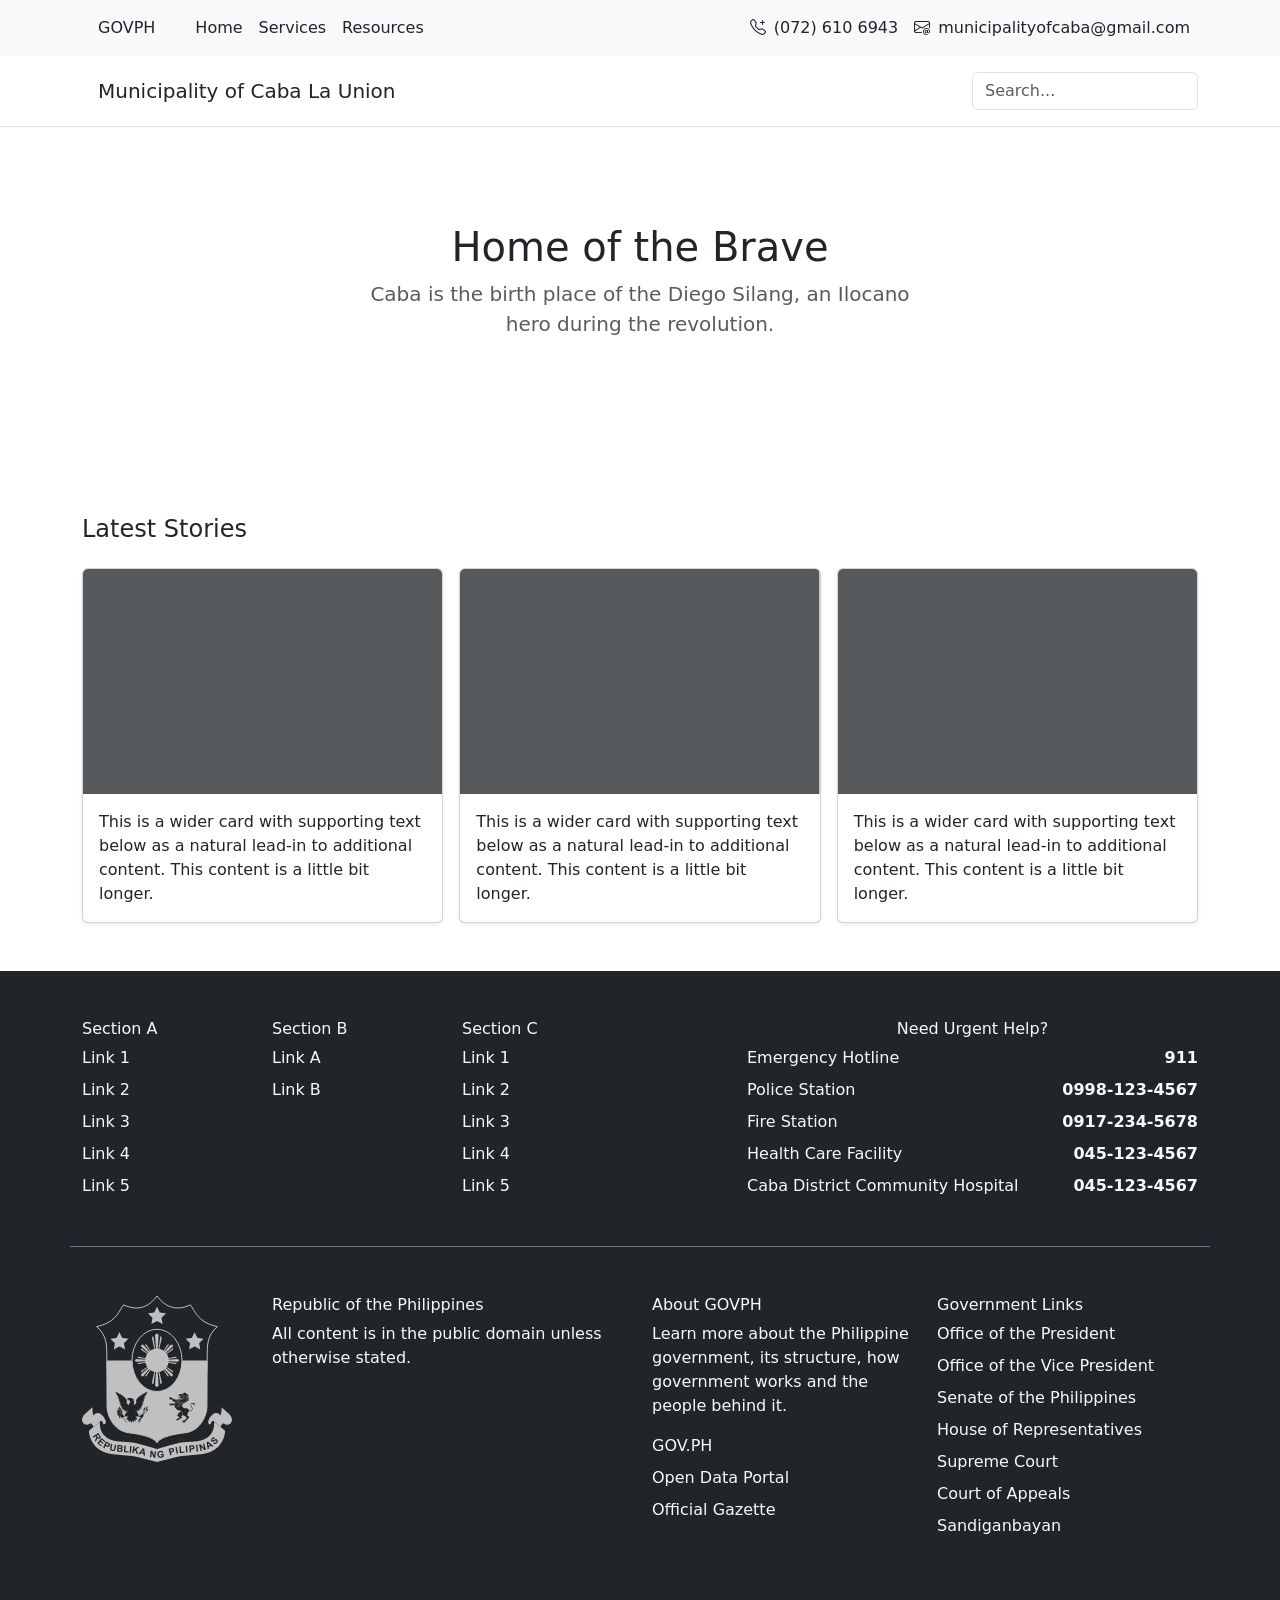
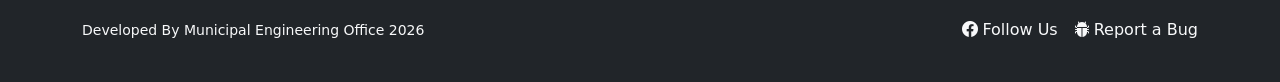
==== index.html @ 4845d70e "added a footer that resembles the official gwt / continue working on the homepage" ====
<!DOCTYPE html>
<html class="h-100" lang="en">

<head>
    <meta charset="utf-8">
    <meta name="viewport" content="width=device-width, initial-scale=1">
    <meta name="description" content="">
    <link href="https://cdn.jsdelivr.net/npm/bootstrap@5.3.8/dist/css/bootstrap.min.css" rel="stylesheet"
        integrity="sha384-sRIl4kxILFvY47J16cr9ZwB07vP4J8+LH7qKQnuqkuIAvNWLzeN8tE5YBujZqJLB" crossorigin="anonymous">
    <link rel="stylesheet" href="https://cdn.jsdelivr.net/npm/bootstrap-icons@1.13.1/font/bootstrap-icons.min.css">
</head>

<body class="d-flex flex-column h-100">
    <nav class="py-2 navbar bg-light">
        <div class="container d-flex flex-wrap">
            <ul class="nav me-auto">
                <li class="nav-item me-lg-3"><a href="https://www.gov.ph" target="_blank" class="nav-link text-dark"
                        aria-current="page">GOVPH</a>
                </li>
                <li class="nav-item"><a href="#" class="nav-link text-dark px-2">Home</a></li>
                <li class="nav-item"><a href="#" class="nav-link text-dark px-2">Services</a></li>
                <li class="nav-item"><a href="#" class="nav-link text-dark px-2">Resources</a></li>
            </ul>
            <ul class="nav">
                <li class="nav-item"><a href="#" class="nav-link text-dark px-2"><i
                            class="bi bi-telephone-plus me-2"></i>(072) 610 6943</a></li>
                <li class="nav-item"><a href="mailto:municipalityofcaba@gmail.com"
                        class="nav-link text-dark text-dark px-2"><i
                            class="bi bi-envelope-at me-2"></i>municipalityofcaba@gmail.com</a></li>
            </ul>
        </div>
    </nav>
    <header class="py-3 border-bottom">
        <div class="container d-flex flex-wrap justify-content-center">
            <a href="/" class="d-flex align-items-center mb-3 mb-lg-0 me-lg-auto text-dark text-decoration-none">
                <span class="fs-5 px-3">Municipality of Caba La Union</span>
            </a>
            <form class="col-12 col-lg-auto mb-3 mb-lg-0">
                <input type="search" class="form-control" placeholder="Search..." aria-label="Search">
            </form>
        </div>
    </header>
    <main class="flex-shrink-0">
        <section class="py-5 text-center container">
            <div class="row py-lg-5">
                <div class="col-lg-6 col-md-8 mx-auto">
                    <h1 class="fw-light">Home of the Brave</h1>
                    <p class="lead text-body-secondary">Caba is the birth place of the Diego Silang, an Ilocano hero
                        during the revolution.</p>
                </div>
            </div>
        </section>
        <section class="stories py-5">
            <div class="container">
                <h4 class="py-3">Latest Stories</h4>
                <div class="row row-cols-1 row-cols-sm-2 row-cols-md-3 g-3">
                    <div class="col">
                        <div class="card shadow-sm"> <svg aria-label="Placeholder: Thumbnail"
                                class="bd-placeholder-img card-img-top" height="225"
                                preserveAspectRatio="xMidYMid slice" role="img" width="100%"
                                xmlns="http://www.w3.org/2000/svg">
                                <title>Placeholder</title>
                                <rect width="100%" height="100%" fill="#55595c"></rect><text x="50%" y="50%"
                                    fill="#eceeef" dy=".3em"></text>
                            </svg>
                            <div class="card-body">
                                <p class="card-text">This is a wider card with supporting text below as a natural
                                    lead-in to additional content. This content is a little bit longer.</p>
                            </div>
                        </div>
                    </div>
                    <div class="col">
                        <div class="card shadow-sm"> <svg aria-label="Placeholder: Thumbnail"
                                class="bd-placeholder-img card-img-top" height="225"
                                preserveAspectRatio="xMidYMid slice" role="img" width="100%"
                                xmlns="http://www.w3.org/2000/svg">
                                <title>Placeholder</title>
                                <rect width="100%" height="100%" fill="#55595c"></rect><text x="50%" y="50%"
                                    fill="#eceeef" dy=".3em"></text>
                            </svg>
                            <div class="card-body">
                                <p class="card-text">This is a wider card with supporting text below as a natural
                                    lead-in to additional content. This content is a little bit longer.</p>
                            </div>
                        </div>
                    </div>
                    <div class="col">
                        <div class="card shadow-sm"> <svg aria-label="Placeholder: Thumbnail"
                                class="bd-placeholder-img card-img-top" height="225"
                                preserveAspectRatio="xMidYMid slice" role="img" width="100%"
                                xmlns="http://www.w3.org/2000/svg">
                                <title>Placeholder</title>
                                <rect width="100%" height="100%" fill="#55595c"></rect><text x="50%" y="50%"
                                    fill="#eceeef" dy=".3em"></text>
                            </svg>
                            <div class="card-body">
                                <p class="card-text">This is a wider card with supporting text below as a natural
                                    lead-in to additional content. This content is a little bit longer.</p>
                            </div>
                        </div>
                    </div>
                </div>
            </div>
        </section>
    </main>
    <footer class="mt-auto pt-5 pb-3 bg-dark text-light">
        <div class="container">
            <div class="row pb-4">
                <div class="col-6 col-md-2 mb-3">
                    <h6>Section A</h6>
                    <ul class="nav flex-column">
                        <li class="nav-item mb-2"><a href="#" class="nav-link p-0 link-light">Link 1</a></li>
                        <li class="nav-item mb-2"><a href="#" class="nav-link p-0 link-light">Link 2</a></li>
                        <li class="nav-item mb-2"><a href="#" class="nav-link p-0 link-light">Link 3</a></li>
                        <li class="nav-item mb-2"><a href="#" class="nav-link p-0 link-light">Link 4</a></li>
                        <li class="nav-item mb-2"><a href="#" class="nav-link p-0 link-light">Link 5</a></li>
                    </ul>
                </div>
                <div class="col-6 col-md-2 mb-3">
                    <h6>Section B</h6>
                    <ul class="nav flex-column">
                        <li class="nav-item mb-2"><a href="#" class="nav-link p-0 link-light">Link A</a></li>
                        <li class="nav-item mb-2"><a href="#" class="nav-link p-0 link-light">Link B</a></li>
                    </ul>
                </div>
                <div class="col-6 col-md-2 mb-3">
                    <h6>Section C</h6>
                    <ul class="nav flex-column">
                        <li class="nav-item mb-2"><a href="#" class="nav-link p-0 link-light">Link 1</a></li>
                        <li class="nav-item mb-2"><a href="#" class="nav-link p-0 link-light">Link 2</a></li>
                        <li class="nav-item mb-2"><a href="#" class="nav-link p-0 link-light">Link 3</a></li>
                        <li class="nav-item mb-2"><a href="#" class="nav-link p-0 link-light">Link 4</a></li>
                        <li class="nav-item mb-2"><a href="#" class="nav-link p-0 link-light">Link 5</a></li>
                    </ul>
                </div>
                <div class="col-md-5 offset-md-1 mb-3">
                    <h6 class="text-center">Need Urgent Help?</h6>
                    <div class="d-flex justify-content-between mb-2">
                        <span>Emergency Hotline</span>
                        <a href="tel:911" class="text-light fw-bold text-decoration-none">911</a>
                    </div>

                    <div class="d-flex justify-content-between mb-2">
                        <span>Police Station</span>
                        <a href="tel:09981234567" class="text-light fw-bold text-decoration-none">0998-123-4567</a>
                    </div>

                    <div class="d-flex justify-content-between mb-2">
                        <span>Fire Station</span>
                        <a href="tel:09172345678" class="text-light fw-bold text-decoration-none">0917-234-5678</a>
                    </div>

                    <div class="d-flex justify-content-between mb-2">
                        <span>Health Care Facility</span>
                        <a href="tel:0451234567" class="text-light fw-bold text-decoration-none">045-123-4567</a>
                    </div>

                    <div class="d-flex justify-content-between">
                        <span>Caba District Community Hospital</span>
                        <a href="tel:0451234567" class="text-light fw-bold text-decoration-none">045-123-4567</a>
                    </div>
                </div>
            </div>
            <div class="row py-5 border-top border-secondary">
                <div class="col-2">
                    <img src="static/images/govph-logo.png" alt="GOVPH" />
                </div>
                <div class="col-4">
                    <h6>Republic of the Philippines</h6>
                    <p>All content is in the public domain unless otherwise stated.</p>
                </div>
                <div class="col-3">
                    <h6>About GOVPH</h6>
                    <p>Learn more about the Philippine government, its structure, how government works and the people
                        behind it.</p>
                    <ul class="nav flex-column">
                        <li class="nav-item mb-2"><a href="#" class="nav-link p-0 link-light">GOV.PH</a></li>
                        <li class="nav-item mb-2"><a href="#" class="nav-link p-0 link-light">Open Data Portal</a></li>
                        <li class="nav-item mb-2"><a href="#" class="nav-link p-0 link-light">Official Gazette</a></li>
                    </ul>
                </div>
                <div class="col-3">
                    <h6>Government Links</h6>
                    <ul class="nav flex-column">
                        <li class="nav-item mb-2"><a href="#" class="nav-link p-0 link-light">Office of the
                                President</a></li>
                        <li class="nav-item mb-2"><a href="#" class="nav-link p-0 link-light">Office of the Vice
                                President</a></li>
                        <li class="nav-item mb-2"><a href="#" class="nav-link p-0 link-light">Senate of the
                                Philippines</a></li>
                        <li class="nav-item mb-2"><a href="#" class="nav-link p-0 link-light">House of
                                Representatives</a></li>
                        <li class="nav-item mb-2"><a href="#" class="nav-link p-0 link-light">Supreme Court</a></li>
                        <li class="nav-item mb-2"><a href="#" class="nav-link p-0 link-light">Court of Appeals</a></li>
                        <li class="nav-item mb-2"><a href="#" class="nav-link p-0 link-light">Sandiganbayan</a></li>
                    </ul>
                </div>
            </div>
            <div class="d-flex flex-column flex-sm-row justify-content-between py-4">
                <p class="mb-0"><small>Developed By Municipal Engineering Office 2026</small></p>
                <ul class="mb-0 list-unstyled d-flex">
                    <li class="ms-3"><a class="nav-link link-light" href="https://www.facebook.com/cabalaunionofficial/"
                            title="@cabalaunionofficial" aria-label="Follow Us"><i
                                class="bi bi-facebook me-1"></i>Follow Us</a></li>
                    <li class="ms-3"><a class="nav-link link-light" href="#" aria-label="Bug Report"><i
                                class="bi bi-bug-fill me-1"></i>Report a Bug</a></li>
                </ul>
            </div>
        </div>
    </footer>
    <script src="https://cdn.jsdelivr.net/npm/bootstrap@5.3.8/dist/js/bootstrap.bundle.min.js"
        integrity="sha384-FKyoEForCGlyvwx9Hj09JcYn3nv7wiPVlz7YYwJrWVcXK/BmnVDxM+D2scQbITxI"
        crossorigin="anonymous"></script>
</body>

</html>
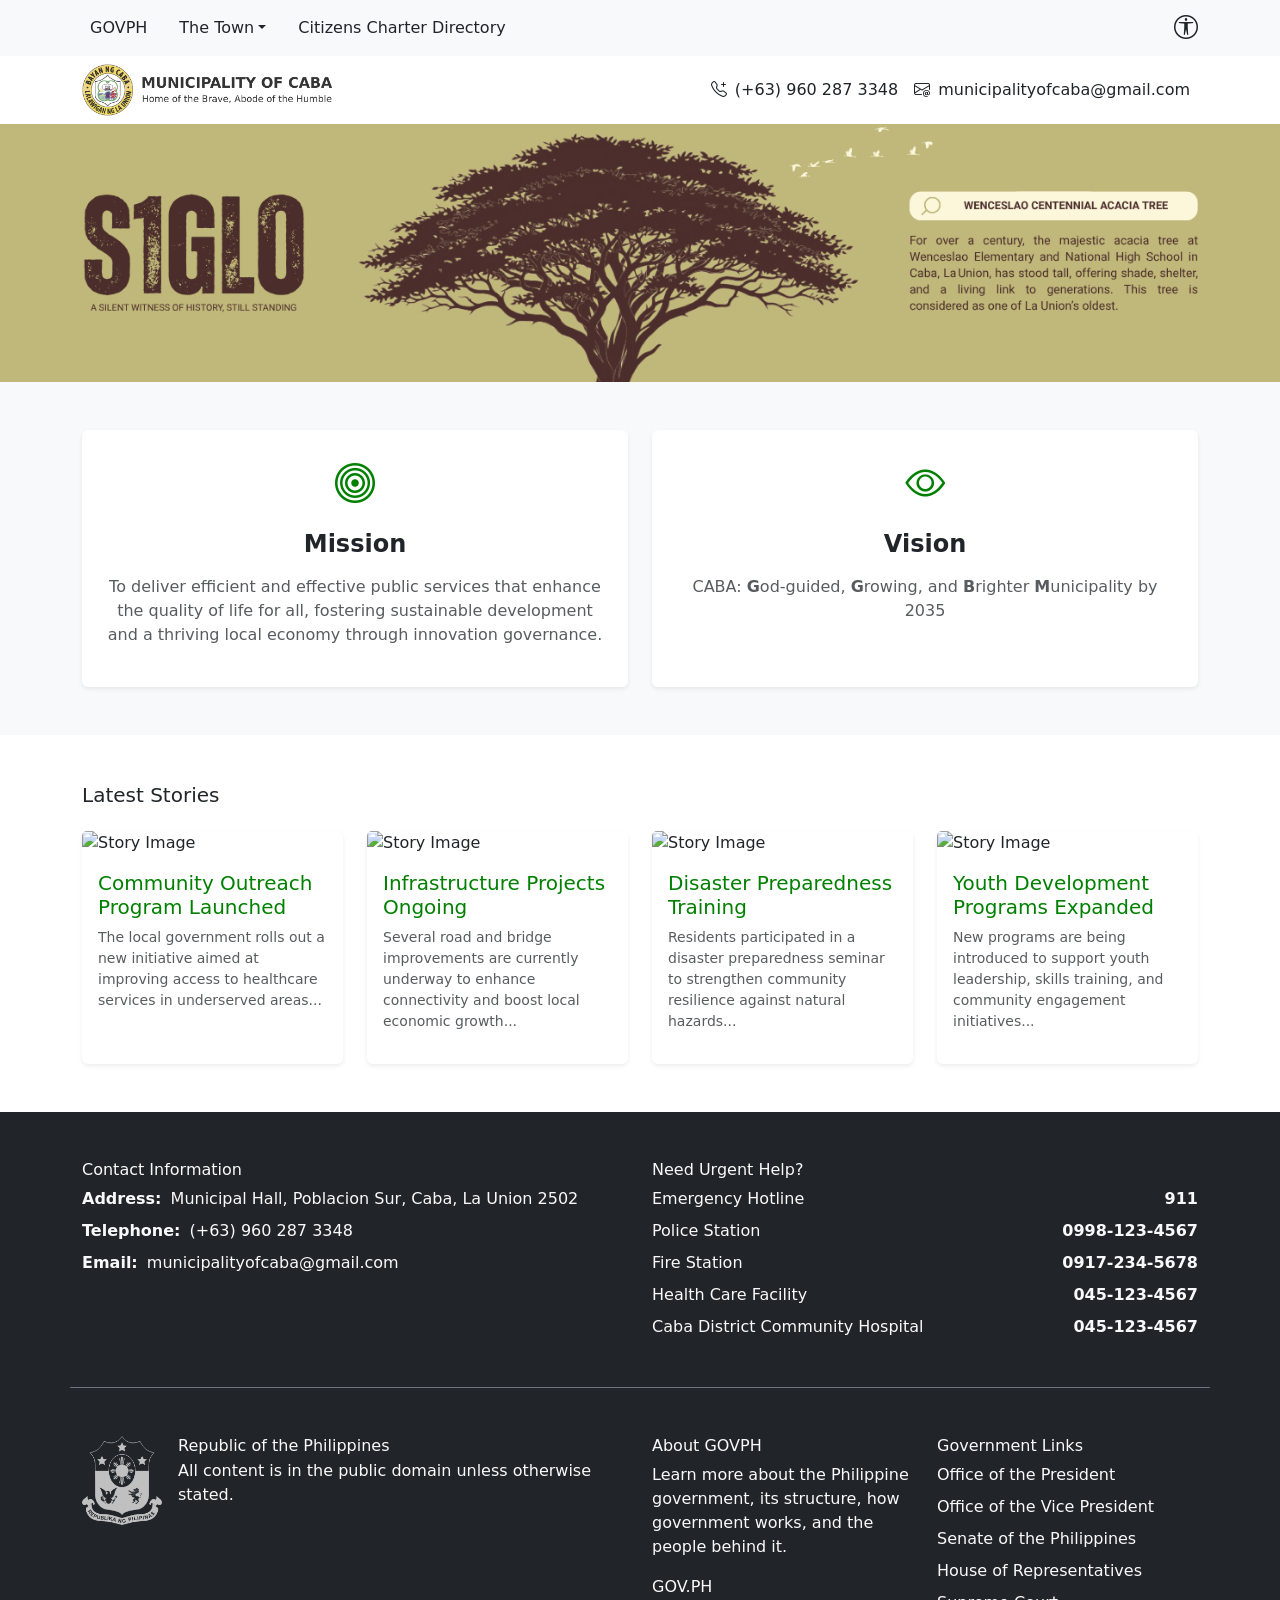
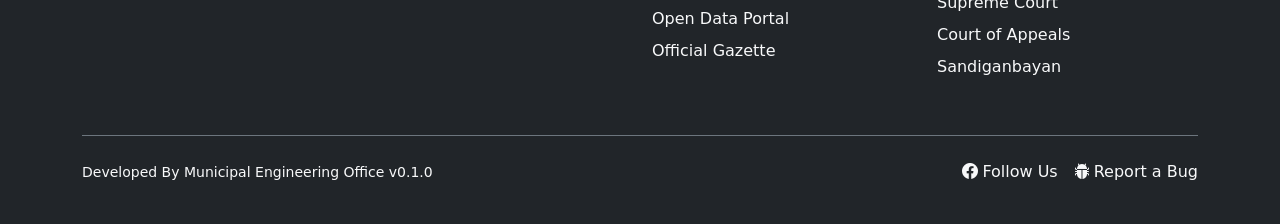
==== commit ebdf62ea: "add sections, improve fluidity, add temporary cover banner" ====
--- a/index.html
+++ b/index.html
@@ -8,94 +8,166 @@
     <link href="https://cdn.jsdelivr.net/npm/bootstrap@5.3.8/dist/css/bootstrap.min.css" rel="stylesheet"
         integrity="sha384-sRIl4kxILFvY47J16cr9ZwB07vP4J8+LH7qKQnuqkuIAvNWLzeN8tE5YBujZqJLB" crossorigin="anonymous">
     <link rel="stylesheet" href="https://cdn.jsdelivr.net/npm/bootstrap-icons@1.13.1/font/bootstrap-icons.min.css">
+    <style>
+        .hero-banner {
+            background-color: #c0b87a;
+        }
+
+        .accent-color {
+            color: green;
+        }
+    </style>
 </head>
 
 <body class="d-flex flex-column h-100">
-    <nav class="py-2 navbar bg-light">
-        <div class="container d-flex flex-wrap">
-            <ul class="nav me-auto">
-                <li class="nav-item me-lg-3"><a href="https://www.gov.ph" target="_blank" class="nav-link text-dark"
-                        aria-current="page">GOVPH</a>
-                </li>
-                <li class="nav-item"><a href="#" class="nav-link text-dark px-2">Home</a></li>
-                <li class="nav-item"><a href="#" class="nav-link text-dark px-2">Services</a></li>
-                <li class="nav-item"><a href="#" class="nav-link text-dark px-2">Resources</a></li>
-            </ul>
-            <ul class="nav">
-                <li class="nav-item"><a href="#" class="nav-link text-dark px-2"><i
-                            class="bi bi-telephone-plus me-2"></i>(072) 610 6943</a></li>
-                <li class="nav-item"><a href="mailto:municipalityofcaba@gmail.com"
-                        class="nav-link text-dark text-dark px-2"><i
-                            class="bi bi-envelope-at me-2"></i>municipalityofcaba@gmail.com</a></li>
-            </ul>
+    <nav class="navbar navbar-expand-lg navbar-light bg-light py-2">
+        <div class="container">
+            <a class="navbar-brand d-lg-none" href="./index.html">Menu</a>
+            <div class="d-flex align-items-center gap-2 order-lg-3">
+                <a href="#" class="nav-link text-dark fs-4 p-0" aria-label="Accessibility Options">
+                    <i class="bi bi-universal-access-circle"></i>
+                </a>
+                <button class="navbar-toggler" type="button" data-bs-toggle="collapse" data-bs-target="#mainNav"
+                    aria-controls="mainNav" aria-expanded="false" aria-label="Toggle navigation">
+                    <span class="navbar-toggler-icon"></span>
+                </button>
+            </div>
+            <div class="collapse navbar-collapse order-lg-2 mt-2 mt-lg-0" id="mainNav">
+                <ul class="navbar-nav me-auto mb-2 mb-lg-0">
+                    <li class="nav-item me-lg-3">
+                        <a href="https://www.gov.ph" target="_blank" class="nav-link text-dark">GOVPH</a>
+                    </li>
+                    <li class="nav-item dropdown me-lg-3">
+                        <a class="nav-link text-dark px-2 dropdown-toggle" href="#" id="townDropdown"
+                            data-bs-toggle="dropdown" aria-expanded="false">The Town</a>
+                        <ul class="dropdown-menu" aria-labelledby="townDropdown">
+                            <li><a class="dropdown-item" href="./history.html">History</a></li>
+                        </ul>
+                    </li>
+                    <li class="nav-item">
+                        <a href="./citizens-charter.html" class="nav-link text-dark px-2">
+                            Citizens Charter Directory
+                        </a>
+                    </li>
+                </ul>
+            </div>
         </div>
     </nav>
-    <header class="py-3 border-bottom">
-        <div class="container d-flex flex-wrap justify-content-center">
-            <a href="/" class="d-flex align-items-center mb-3 mb-lg-0 me-lg-auto text-dark text-decoration-none">
-                <span class="fs-5 px-3">Municipality of Caba La Union</span>
+    <header class="py-2">
+        <div class="container d-flex flex-wrap align-items-center justify-content-between">
+            <a href="./index.html" class="d-flex align-items-center text-dark text-decoration-none mb-2 mb-lg-0">
+                <img src="static/images/logo_alt.png" alt="Municipality of Caba La Union" width="250">
             </a>
-            <form class="col-12 col-lg-auto mb-3 mb-lg-0">
-                <input type="search" class="form-control" placeholder="Search..." aria-label="Search">
-            </form>
+            <ul class="nav flex-column flex-lg-row align-items-start align-items-lg-center mb-2 mb-lg-0">
+                <li class="nav-item">
+                    <a class="nav-link d-flex align-items-center px-0 px-lg-2 text-dark" href="tel:+639602873348">
+                        <i class="bi bi-telephone-plus me-2"></i> (+63) 960 287 3348
+                    </a>
+                </li>
+                <li class="nav-item">
+                    <a class="nav-link d-flex align-items-center px-0 px-lg-2 text-dark"
+                        href="mailto:municipalityofcaba@gmail.com">
+                        <i class="bi bi-envelope-at me-2"></i> municipalityofcaba@gmail.com
+                    </a>
+                </li>
+            </ul>
         </div>
     </header>
     <main class="flex-shrink-0">
-        <section class="py-5 text-center container">
-            <div class="row py-lg-5">
-                <div class="col-lg-6 col-md-8 mx-auto">
-                    <h1 class="fw-light">Home of the Brave</h1>
-                    <p class="lead text-body-secondary">Caba is the birth place of the Diego Silang, an Ilocano hero
-                        during the revolution.</p>
-                </div>
+        <section class="hero-banner d-flex align-items-center justify-content-center">
+            <div class="container">
+                <img src="./static/images/web_cover_banner_r1.png" class="img-fluid w-100 hero-img" alt="Hero Banner">
             </div>
         </section>
-        <section class="stories py-5">
+        <section class="py-5 bg-light">
             <div class="container">
-                <h4 class="py-3">Latest Stories</h4>
-                <div class="row row-cols-1 row-cols-sm-2 row-cols-md-3 g-3">
-                    <div class="col">
-                        <div class="card shadow-sm"> <svg aria-label="Placeholder: Thumbnail"
-                                class="bd-placeholder-img card-img-top" height="225"
-                                preserveAspectRatio="xMidYMid slice" role="img" width="100%"
-                                xmlns="http://www.w3.org/2000/svg">
-                                <title>Placeholder</title>
-                                <rect width="100%" height="100%" fill="#55595c"></rect><text x="50%" y="50%"
-                                    fill="#eceeef" dy=".3em"></text>
-                            </svg>
-                            <div class="card-body">
-                                <p class="card-text">This is a wider card with supporting text below as a natural
-                                    lead-in to additional content. This content is a little bit longer.</p>
-                            </div>
-                        </div>
-                    </div>
-                    <div class="col">
-                        <div class="card shadow-sm"> <svg aria-label="Placeholder: Thumbnail"
-                                class="bd-placeholder-img card-img-top" height="225"
-                                preserveAspectRatio="xMidYMid slice" role="img" width="100%"
-                                xmlns="http://www.w3.org/2000/svg">
-                                <title>Placeholder</title>
-                                <rect width="100%" height="100%" fill="#55595c"></rect><text x="50%" y="50%"
-                                    fill="#eceeef" dy=".3em"></text>
-                            </svg>
-                            <div class="card-body">
-                                <p class="card-text">This is a wider card with supporting text below as a natural
-                                    lead-in to additional content. This content is a little bit longer.</p>
-                            </div>
-                        </div>
-                    </div>
-                    <div class="col">
-                        <div class="card shadow-sm"> <svg aria-label="Placeholder: Thumbnail"
-                                class="bd-placeholder-img card-img-top" height="225"
-                                preserveAspectRatio="xMidYMid slice" role="img" width="100%"
-                                xmlns="http://www.w3.org/2000/svg">
-                                <title>Placeholder</title>
-                                <rect width="100%" height="100%" fill="#55595c"></rect><text x="50%" y="50%"
-                                    fill="#eceeef" dy=".3em"></text>
-                            </svg>
-                            <div class="card-body">
-                                <p class="card-text">This is a wider card with supporting text below as a natural
-                                    lead-in to additional content. This content is a little bit longer.</p>
+                <div class="row g-4">
+                    <!-- Mission -->
+                    <div class="col-md-6">
+                        <div class="card h-100 shadow-sm border-0">
+                            <div class="card-body text-center p-4">
+                                <div class="mb-3">
+                                    <i class="bi bi-bullseye fs-1 accent-color"></i>
+                                </div>
+                                <h4 class="fw-semibold">Mission</h4>
+                                <p class="text-muted mt-3">To deliver efficient and effective public services that
+                                    enhance the quality of life for all, fostering sustainable development and a
+                                    thriving local economy through innovation governance.</p>
+                            </div>
+                        </div>
+                    </div>
+                    <!-- Vision -->
+                    <div class="col-md-6">
+                        <div class="card h-100 shadow-sm border-0">
+                            <div class="card-body text-center p-4">
+                                <div class="mb-3">
+                                    <i class="bi bi-eye fs-1 accent-color"></i>
+                                </div>
+                                <h4 class="fw-semibold">Vision</h4>
+                                <p class="text-muted mt-3">CABA: <b>G</b>od-guided, <b>G</b>rowing, and <b>B</b>righter
+                                    <b>M</b>unicipality by 2035
+                                </p>
+                            </div>
+                        </div>
+                    </div>
+                </div>
+            </div>
+        </section>
+        <section class="py-5">
+            <div class="container">
+                <div class="d-flex justify-content-between align-items-center mb-4">
+                    <h5 class="mb-0">Latest Stories</h5>
+                </div>
+                <div class="row g-4">
+                    <div class="col-12 col-sm-6 col-lg-3">
+                        <div class="card h-100 shadow-sm border-0 position-relative">
+                            <img src="https://placehold.co/600x400" class="card-img-top" alt="Story Image">
+                            <div class="card-body">
+                                <h5 class="card-title accent-color">Community Outreach Program Launched</h5>
+                                <p class="card-text text-muted small">
+                                    The local government rolls out a new initiative aimed at improving
+                                    access to healthcare services in underserved areas...
+                                </p>
+                                <a href="#" class="stretched-link"></a>
+                            </div>
+                        </div>
+                    </div>
+                    <div class="col-12 col-sm-6 col-lg-3">
+                        <div class="card h-100 shadow-sm border-0 position-relative">
+                            <img src="https://placehold.co/600x400" class="card-img-top" alt="Story Image">
+                            <div class="card-body">
+                                <h5 class="card-title accent-color">Infrastructure Projects Ongoing</h5>
+                                <p class="card-text text-muted small">
+                                    Several road and bridge improvements are currently underway to
+                                    enhance connectivity and boost local economic growth...
+                                </p>
+                                <a href="#" class="stretched-link"></a>
+                            </div>
+                        </div>
+                    </div>
+                    <div class="col-12 col-sm-6 col-lg-3">
+                        <div class="card h-100 shadow-sm border-0 position-relative">
+                            <img src="https://placehold.co/600x400" class="card-img-top" alt="Story Image">
+                            <div class="card-body">
+                                <h5 class="card-title accent-color">Disaster Preparedness Training</h5>
+                                <p class="card-text text-muted small">
+                                    Residents participated in a disaster preparedness seminar to
+                                    strengthen community resilience against natural hazards...
+                                </p>
+                                <a href="#" class="stretched-link"></a>
+                            </div>
+                        </div>
+                    </div>
+                    <div class="col-12 col-sm-6 col-lg-3">
+                        <div class="card h-100 shadow-sm border-0 position-relative">
+                            <img src="https://placehold.co/600x400" class="card-img-top" alt="Story Image">
+                            <div class="card-body">
+                                <h5 class="card-title accent-color">Youth Development Programs Expanded</h5>
+                                <p class="card-text text-muted small">
+                                    New programs are being introduced to support youth leadership,
+                                    skills training, and community engagement initiatives...
+                                </p>
+                                <a href="#" class="stretched-link"></a>
                             </div>
                         </div>
                     </div>
@@ -106,72 +178,59 @@
     <footer class="mt-auto pt-5 pb-3 bg-dark text-light">
         <div class="container">
             <div class="row pb-4">
-                <div class="col-6 col-md-2 mb-3">
-                    <h6>Section A</h6>
-                    <ul class="nav flex-column">
-                        <li class="nav-item mb-2"><a href="#" class="nav-link p-0 link-light">Link 1</a></li>
-                        <li class="nav-item mb-2"><a href="#" class="nav-link p-0 link-light">Link 2</a></li>
-                        <li class="nav-item mb-2"><a href="#" class="nav-link p-0 link-light">Link 3</a></li>
-                        <li class="nav-item mb-2"><a href="#" class="nav-link p-0 link-light">Link 4</a></li>
-                        <li class="nav-item mb-2"><a href="#" class="nav-link p-0 link-light">Link 5</a></li>
-                    </ul>
-                </div>
-                <div class="col-6 col-md-2 mb-3">
-                    <h6>Section B</h6>
-                    <ul class="nav flex-column">
-                        <li class="nav-item mb-2"><a href="#" class="nav-link p-0 link-light">Link A</a></li>
-                        <li class="nav-item mb-2"><a href="#" class="nav-link p-0 link-light">Link B</a></li>
-                    </ul>
-                </div>
-                <div class="col-6 col-md-2 mb-3">
-                    <h6>Section C</h6>
-                    <ul class="nav flex-column">
-                        <li class="nav-item mb-2"><a href="#" class="nav-link p-0 link-light">Link 1</a></li>
-                        <li class="nav-item mb-2"><a href="#" class="nav-link p-0 link-light">Link 2</a></li>
-                        <li class="nav-item mb-2"><a href="#" class="nav-link p-0 link-light">Link 3</a></li>
-                        <li class="nav-item mb-2"><a href="#" class="nav-link p-0 link-light">Link 4</a></li>
-                        <li class="nav-item mb-2"><a href="#" class="nav-link p-0 link-light">Link 5</a></li>
-                    </ul>
-                </div>
-                <div class="col-md-5 offset-md-1 mb-3">
-                    <h6 class="text-center">Need Urgent Help?</h6>
-                    <div class="d-flex justify-content-between mb-2">
-                        <span>Emergency Hotline</span>
-                        <a href="tel:911" class="text-light fw-bold text-decoration-none">911</a>
-                    </div>
-
-                    <div class="d-flex justify-content-between mb-2">
-                        <span>Police Station</span>
-                        <a href="tel:09981234567" class="text-light fw-bold text-decoration-none">0998-123-4567</a>
-                    </div>
-
-                    <div class="d-flex justify-content-between mb-2">
-                        <span>Fire Station</span>
-                        <a href="tel:09172345678" class="text-light fw-bold text-decoration-none">0917-234-5678</a>
-                    </div>
-
-                    <div class="d-flex justify-content-between mb-2">
-                        <span>Health Care Facility</span>
-                        <a href="tel:0451234567" class="text-light fw-bold text-decoration-none">045-123-4567</a>
-                    </div>
-
-                    <div class="d-flex justify-content-between">
-                        <span>Caba District Community Hospital</span>
-                        <a href="tel:0451234567" class="text-light fw-bold text-decoration-none">045-123-4567</a>
-                    </div>
-                </div>
-            </div>
+                <div class="col-12 col-md-6 mb-4">
+                    <h6 class="text-center text-md-start">Contact Information</h6>
+                    <dl class="mb-0">
+                        <dd><strong class="me-1">Address:</strong> Municipal Hall, Poblacion Sur, Caba, La Union 2502
+                        </dd>
+                        <dd><strong class="me-1">Telephone:</strong> (+63) 960 287 3348</dd>
+                        <dd><strong class="me-1">Email:</strong> municipalityofcaba@gmail.com</dd>
+                    </dl>
+                </div>
+                <div class="col-12 col-md-6 mb-4">
+                    <h6 class="text-center text-md-start">Need Urgent Help?</h6>
+                    <div class="d-flex flex-column gap-2">
+                        <div class="d-flex justify-content-between">
+                            <span>Emergency Hotline</span>
+                            <a href="tel:911" class="text-light fw-bold text-decoration-none">911</a>
+                        </div>
+                        <div class="d-flex justify-content-between">
+                            <span>Police Station</span>
+                            <a href="tel:09981234567" class="text-light fw-bold text-decoration-none">0998-123-4567</a>
+                        </div>
+                        <div class="d-flex justify-content-between">
+                            <span>Fire Station</span>
+                            <a href="tel:09172345678" class="text-light fw-bold text-decoration-none">0917-234-5678</a>
+                        </div>
+                        <div class="d-flex justify-content-between">
+                            <span>Health Care Facility</span>
+                            <a href="tel:0451234567" class="text-light fw-bold text-decoration-none">045-123-4567</a>
+                        </div>
+                        <div class="d-flex justify-content-between">
+                            <span>Caba District Community Hospital</span>
+                            <a href="tel:0451234567" class="text-light fw-bold text-decoration-none">045-123-4567</a>
+                        </div>
+                    </div>
+                </div>
+            </div>
+            <!-- Government Info Section -->
             <div class="row py-5 border-top border-secondary">
-                <div class="col-2">
-                    <img src="static/images/govph-logo.png" alt="GOVPH" />
-                </div>
-                <div class="col-4">
-                    <h6>Republic of the Philippines</h6>
-                    <p>All content is in the public domain unless otherwise stated.</p>
-                </div>
-                <div class="col-3">
+                <!-- GOVPH Logo + Republic Info as One Component -->
+                <div
+                    class="col-12 col-md-6 d-flex flex-column flex-sm-row align-items-center align-items-sm-start mb-4 mb-md-0">
+                    <div class="me-sm-3 mb-3 mb-sm-0 d-flex justify-content-center justify-content-sm-start">
+                        <img src="static/images/govph-logo.png" alt="GOVPH" class="img-fluid" style="max-width: 80px;">
+                    </div>
+                    <div class="text-center text-sm-start">
+                        <h6 class="mb-1">Republic of the Philippines</h6>
+                        <p class="mb-0">All content is in the public domain unless otherwise stated.</p>
+                    </div>
+                </div>
+
+                <!-- About GOVPH -->
+                <div class="col-12 col-md-3 mb-4 mb-md-0">
                     <h6>About GOVPH</h6>
-                    <p>Learn more about the Philippine government, its structure, how government works and the people
+                    <p>Learn more about the Philippine government, its structure, how government works, and the people
                         behind it.</p>
                     <ul class="nav flex-column">
                         <li class="nav-item mb-2"><a href="#" class="nav-link p-0 link-light">GOV.PH</a></li>
@@ -179,7 +238,9 @@
                         <li class="nav-item mb-2"><a href="#" class="nav-link p-0 link-light">Official Gazette</a></li>
                     </ul>
                 </div>
-                <div class="col-3">
+
+                <!-- Government Links -->
+                <div class="col-12 col-md-3">
                     <h6>Government Links</h6>
                     <ul class="nav flex-column">
                         <li class="nav-item mb-2"><a href="#" class="nav-link p-0 link-light">Office of the
@@ -196,14 +257,21 @@
                     </ul>
                 </div>
             </div>
-            <div class="d-flex flex-column flex-sm-row justify-content-between py-4">
-                <p class="mb-0"><small>Developed By Municipal Engineering Office 2026</small></p>
-                <ul class="mb-0 list-unstyled d-flex">
-                    <li class="ms-3"><a class="nav-link link-light" href="https://www.facebook.com/cabalaunionofficial/"
-                            title="@cabalaunionofficial" aria-label="Follow Us"><i
-                                class="bi bi-facebook me-1"></i>Follow Us</a></li>
-                    <li class="ms-3"><a class="nav-link link-light" href="#" aria-label="Bug Report"><i
-                                class="bi bi-bug-fill me-1"></i>Report a Bug</a></li>
+            <div class="d-flex flex-column flex-sm-row justify-content-between py-4 border-top border-secondary">
+                <p class="mb-3 mb-sm-0"><small>Developed By Municipal Engineering Office v0.1.0</small></p>
+                <ul class="mb-0 list-unstyled d-flex justify-content-center justify-content-sm-end gap-3">
+                    <li>
+                        <a class="nav-link link-light d-flex align-items-center"
+                            href="https://www.facebook.com/cabalaunionofficial/" title="@cabalaunionofficial"
+                            aria-label="Follow Us">
+                            <i class="bi bi-facebook me-1"></i>Follow Us
+                        </a>
+                    </li>
+                    <li>
+                        <a class="nav-link link-light d-flex align-items-center" href="#" aria-label="Bug Report">
+                            <i class="bi bi-bug-fill me-1"></i>Report a Bug
+                        </a>
+                    </li>
                 </ul>
             </div>
         </div>
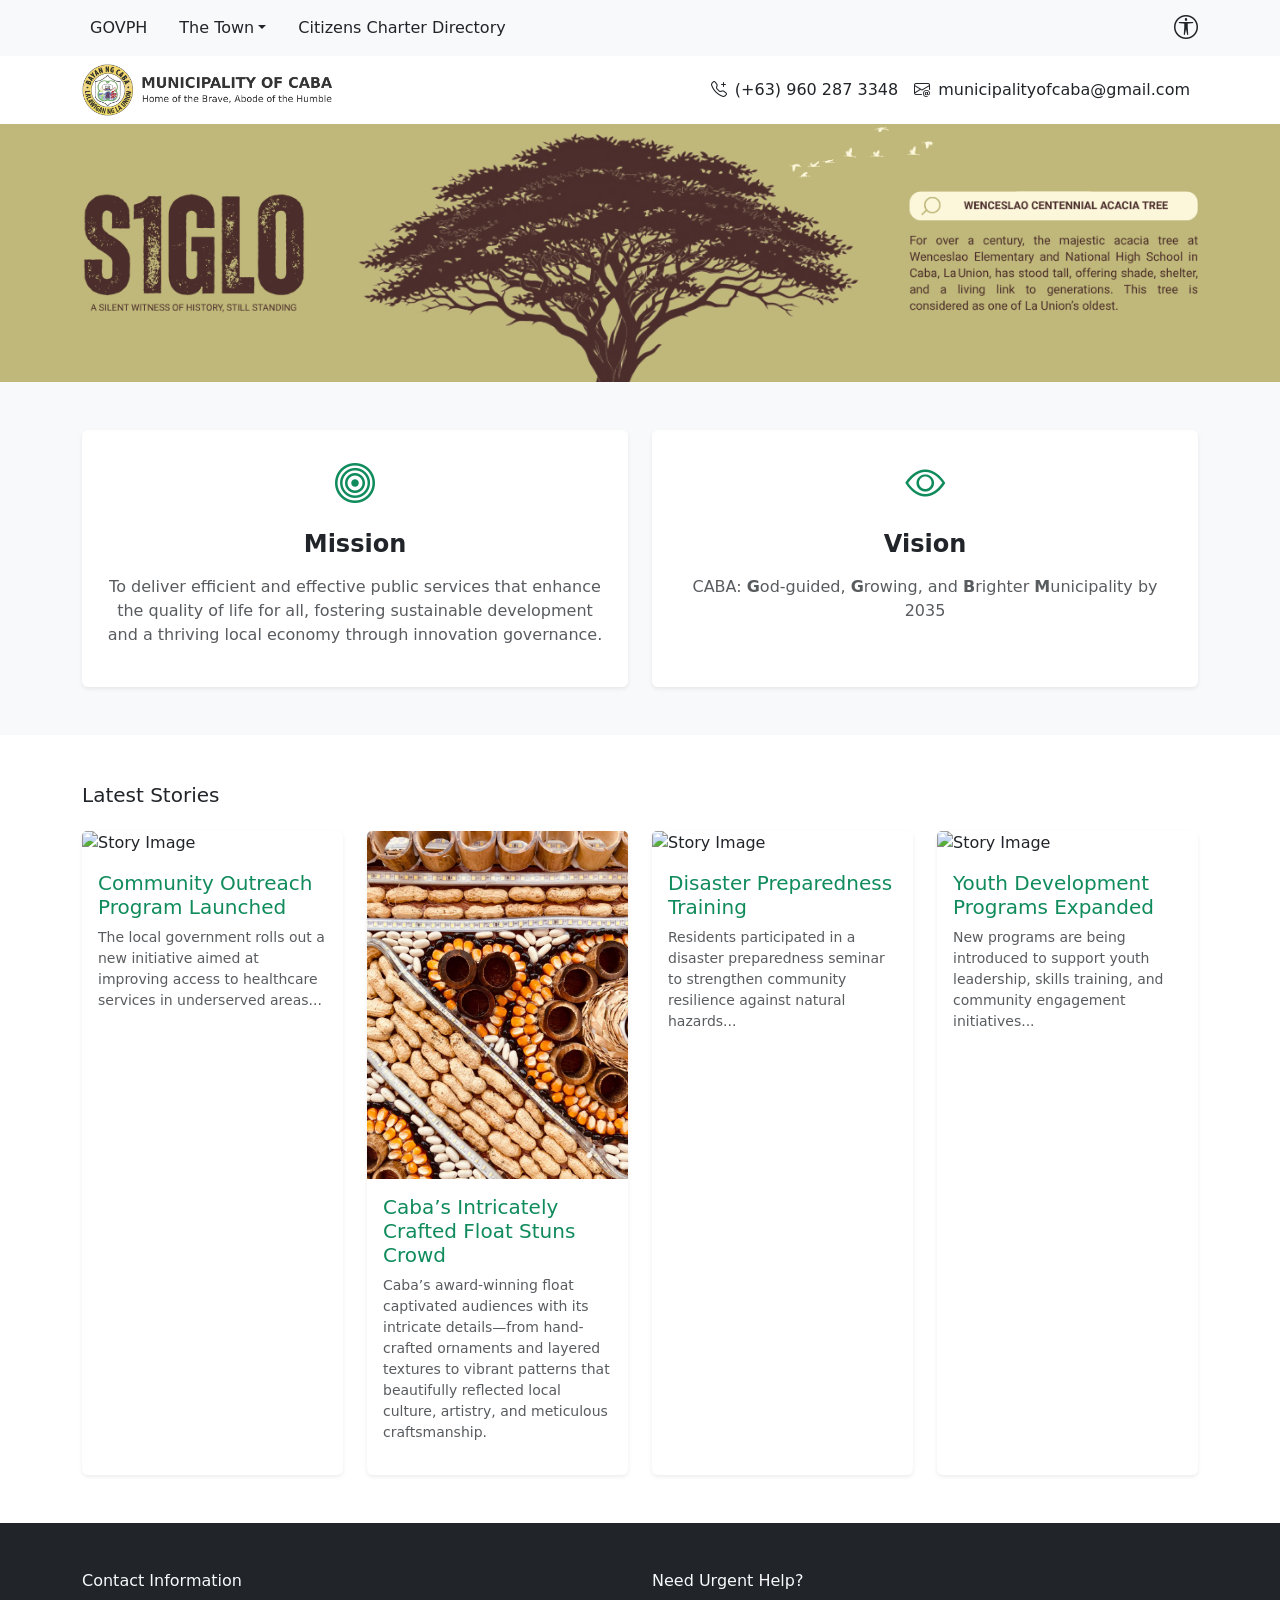
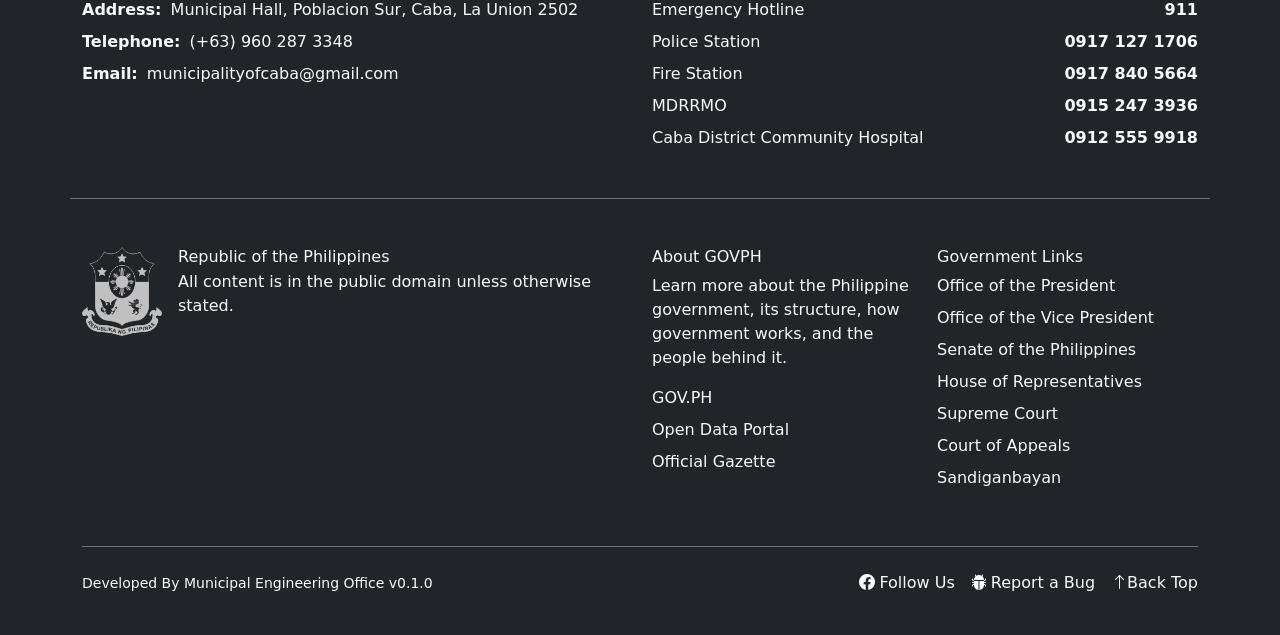
==== commit 7381c949: "added accessibility functions and updated some static contents" ====
--- a/index.html
+++ b/index.html
@@ -8,29 +8,46 @@
     <link href="https://cdn.jsdelivr.net/npm/bootstrap@5.3.8/dist/css/bootstrap.min.css" rel="stylesheet"
         integrity="sha384-sRIl4kxILFvY47J16cr9ZwB07vP4J8+LH7qKQnuqkuIAvNWLzeN8tE5YBujZqJLB" crossorigin="anonymous">
     <link rel="stylesheet" href="https://cdn.jsdelivr.net/npm/bootstrap-icons@1.13.1/font/bootstrap-icons.min.css">
-    <style>
-        .hero-banner {
-            background-color: #c0b87a;
-        }
-
-        .accent-color {
-            color: green;
-        }
-    </style>
+    <link rel="stylesheet" href="./static/styles/common.css">
 </head>
 
 <body class="d-flex flex-column h-100">
-    <nav class="navbar navbar-expand-lg navbar-light bg-light py-2">
+    <nav class="navbar navbar-expand-lg navbar-light bg-light py-2 sticky-top">
         <div class="container">
-            <a class="navbar-brand d-lg-none" href="./index.html">Menu</a>
-            <div class="d-flex align-items-center gap-2 order-lg-3">
-                <a href="#" class="nav-link text-dark fs-4 p-0" aria-label="Accessibility Options">
-                    <i class="bi bi-universal-access-circle"></i>
-                </a>
+            <div class="navbar-brand d-lg-none">
                 <button class="navbar-toggler" type="button" data-bs-toggle="collapse" data-bs-target="#mainNav"
                     aria-controls="mainNav" aria-expanded="false" aria-label="Toggle navigation">
                     <span class="navbar-toggler-icon"></span>
                 </button>
+            </div>
+            <div class="d-flex align-items-center gap-2 order-lg-3">
+                <div class="dropdown">
+                    <a class="text-dark fs-4 p-0 border-0 bg-transparent dropdown-toggle" type="button"
+                        id="accessibilityMenu" data-bs-toggle="dropdown" aria-expanded="false"
+                        aria-label="Accessibility Options">
+
+                        <i class="bi bi-universal-access-circle"></i>
+                    </a>
+
+                    <ul class="dropdown-menu dropdown-menu-end" aria-labelledby="accessibilityMenu">
+                        <li>
+                            <a class="dropdown-item" href="#"><i
+                                    class="bi bi-card-heading me-1"></i>Accessibility Statement</a>
+                        </li>
+                        <li>
+                            <a class="dropdown-item" href="#" onclick="toggleContrast()"><i
+                                    class="bi bi-circle-half me-1"></i>Switch Contrast</a>
+                        </li>
+                        <li>
+                            <a class="dropdown-item" href="#" onclick="scrollToTop()"><i
+                                    class="bi bi-box-arrow-in-up me-1"></i>Page Up</a>
+                        </li>
+                        <li>
+                            <a class="dropdown-item" href="#" onclick="scrollToBottom()"><i
+                                    class="bi bi-box-arrow-in-down me-1"></i>Page Down</a>
+                        </li>
+                    </ul>
+                </div>
             </div>
             <div class="collapse navbar-collapse order-lg-2 mt-2 mt-lg-0" id="mainNav">
                 <ul class="navbar-nav me-auto mb-2 mb-lg-0">
@@ -56,7 +73,7 @@
     <header class="py-2">
         <div class="container d-flex flex-wrap align-items-center justify-content-between">
             <a href="./index.html" class="d-flex align-items-center text-dark text-decoration-none mb-2 mb-lg-0">
-                <img src="static/images/logo_alt.png" alt="Municipality of Caba La Union" width="250">
+                <img src="static/images/logo_alt.png" id="hseal" alt="Municipality of Caba La Union" width="250">
             </a>
             <ul class="nav flex-column flex-lg-row align-items-start align-items-lg-center mb-2 mb-lg-0">
                 <li class="nav-item">
@@ -134,13 +151,10 @@
                     </div>
                     <div class="col-12 col-sm-6 col-lg-3">
                         <div class="card h-100 shadow-sm border-0 position-relative">
-                            <img src="https://placehold.co/600x400" class="card-img-top" alt="Story Image">
+                            <img src="./static/images/stories/story_cover_1.jpeg" class="card-img-top" alt="" width="306">
                             <div class="card-body">
-                                <h5 class="card-title accent-color">Infrastructure Projects Ongoing</h5>
-                                <p class="card-text text-muted small">
-                                    Several road and bridge improvements are currently underway to
-                                    enhance connectivity and boost local economic growth...
-                                </p>
+                                <h5 class="card-title accent-color">Caba’s Intricately Crafted Float Stuns Crowd</h5>
+                                <p class="card-text text-muted small">Caba’s award-winning float captivated audiences with its intricate details—from hand-crafted ornaments and layered textures to vibrant patterns that beautifully reflected local culture, artistry, and meticulous craftsmanship.</p>
                                 <a href="#" class="stretched-link"></a>
                             </div>
                         </div>
@@ -196,19 +210,19 @@
                         </div>
                         <div class="d-flex justify-content-between">
                             <span>Police Station</span>
-                            <a href="tel:09981234567" class="text-light fw-bold text-decoration-none">0998-123-4567</a>
+                            <a href="tel:09171271706" class="text-light fw-bold text-decoration-none">0917 127 1706</a>
                         </div>
                         <div class="d-flex justify-content-between">
                             <span>Fire Station</span>
-                            <a href="tel:09172345678" class="text-light fw-bold text-decoration-none">0917-234-5678</a>
-                        </div>
-                        <div class="d-flex justify-content-between">
-                            <span>Health Care Facility</span>
-                            <a href="tel:0451234567" class="text-light fw-bold text-decoration-none">045-123-4567</a>
+                            <a href="tel:09178405664" class="text-light fw-bold text-decoration-none">0917 840 5664</a>
+                        </div>
+                        <div class="d-flex justify-content-between">
+                            <span>MDRRMO</span>
+                            <a href="tel:0451234567" class="text-light fw-bold text-decoration-none">0915 247 3936</a>
                         </div>
                         <div class="d-flex justify-content-between">
                             <span>Caba District Community Hospital</span>
-                            <a href="tel:0451234567" class="text-light fw-bold text-decoration-none">045-123-4567</a>
+                            <a href="tel:09125559918" class="text-light fw-bold text-decoration-none">0912 555 9918</a>
                         </div>
                     </div>
                 </div>
@@ -233,9 +247,12 @@
                     <p>Learn more about the Philippine government, its structure, how government works, and the people
                         behind it.</p>
                     <ul class="nav flex-column">
-                        <li class="nav-item mb-2"><a href="#" class="nav-link p-0 link-light">GOV.PH</a></li>
-                        <li class="nav-item mb-2"><a href="#" class="nav-link p-0 link-light">Open Data Portal</a></li>
-                        <li class="nav-item mb-2"><a href="#" class="nav-link p-0 link-light">Official Gazette</a></li>
+                        <li class="nav-item mb-2"><a href="https://www.gov.ph/"
+                                class="nav-link p-0 link-light">GOV.PH</a></li>
+                        <li class="nav-item mb-2"><a href="https://data.gov.ph/index/home"
+                                class="nav-link p-0 link-light">Open Data Portal</a></li>
+                        <li class="nav-item mb-2"><a href="https://www.officialgazette.gov.ph/"
+                                class="nav-link p-0 link-light">Official Gazette</a></li>
                     </ul>
                 </div>
 
@@ -243,17 +260,24 @@
                 <div class="col-12 col-md-3">
                     <h6>Government Links</h6>
                     <ul class="nav flex-column">
-                        <li class="nav-item mb-2"><a href="#" class="nav-link p-0 link-light">Office of the
+                        <li class="nav-item mb-2"><a href="https://op-proper.gov.ph/"
+                                class="nav-link p-0 link-light">Office of the
                                 President</a></li>
-                        <li class="nav-item mb-2"><a href="#" class="nav-link p-0 link-light">Office of the Vice
+                        <li class="nav-item mb-2"><a href="https://ovp.gov.ph/" class="nav-link p-0 link-light">Office
+                                of the Vice
                                 President</a></li>
-                        <li class="nav-item mb-2"><a href="#" class="nav-link p-0 link-light">Senate of the
+                        <li class="nav-item mb-2"><a href="https://www.senate.gov.ph/"
+                                class="nav-link p-0 link-light">Senate of the
                                 Philippines</a></li>
-                        <li class="nav-item mb-2"><a href="#" class="nav-link p-0 link-light">House of
+                        <li class="nav-item mb-2"><a href="https://www.congress.gov.ph/"
+                                class="nav-link p-0 link-light">House of
                                 Representatives</a></li>
-                        <li class="nav-item mb-2"><a href="#" class="nav-link p-0 link-light">Supreme Court</a></li>
-                        <li class="nav-item mb-2"><a href="#" class="nav-link p-0 link-light">Court of Appeals</a></li>
-                        <li class="nav-item mb-2"><a href="#" class="nav-link p-0 link-light">Sandiganbayan</a></li>
+                        <li class="nav-item mb-2"><a href="https://sc.judiciary.gov.ph/"
+                                class="nav-link p-0 link-light">Supreme Court</a></li>
+                        <li class="nav-item mb-2"><a href="https://ca.judiciary.gov.ph/"
+                                class="nav-link p-0 link-light">Court of Appeals</a></li>
+                        <li class="nav-item mb-2"><a href="https://sb.judiciary.gov.ph/"
+                                class="nav-link p-0 link-light">Sandiganbayan</a></li>
                     </ul>
                 </div>
             </div>
@@ -272,6 +296,11 @@
                             <i class="bi bi-bug-fill me-1"></i>Report a Bug
                         </a>
                     </li>
+                    <li>
+                        <a class="nav-link link-light d-flex align-items-center" href="#" onclick="scrollToTop()" aria-label="Bug Report">
+                            <i class="bi bi-arrow-up"></i>Back Top
+                        </a>
+                    </li>
                 </ul>
             </div>
         </div>
@@ -279,6 +308,7 @@
     <script src="https://cdn.jsdelivr.net/npm/bootstrap@5.3.8/dist/js/bootstrap.bundle.min.js"
         integrity="sha384-FKyoEForCGlyvwx9Hj09JcYn3nv7wiPVlz7YYwJrWVcXK/BmnVDxM+D2scQbITxI"
         crossorigin="anonymous"></script>
+    <script src="./static/scripts/common.js"></script>
 </body>
 
 </html>
--- a/static/styles/common.css
+++ b/static/styles/common.css
@@ -0,0 +1,18 @@
+.hero-banner {
+    background-color: #c0b87a;
+}
+.accent-color {
+    color: #108b5c;
+}
+
+#accessibilityMenu.dropdown-toggle::after {
+    display: none;
+}
+
+html[data-bs-theme="dark"] #hseal {
+    filter: invert(1) grayscale(1);
+}
+
+html[data-bs-theme="dark"] .accent-color {
+    color: #1bf6a1;
+}
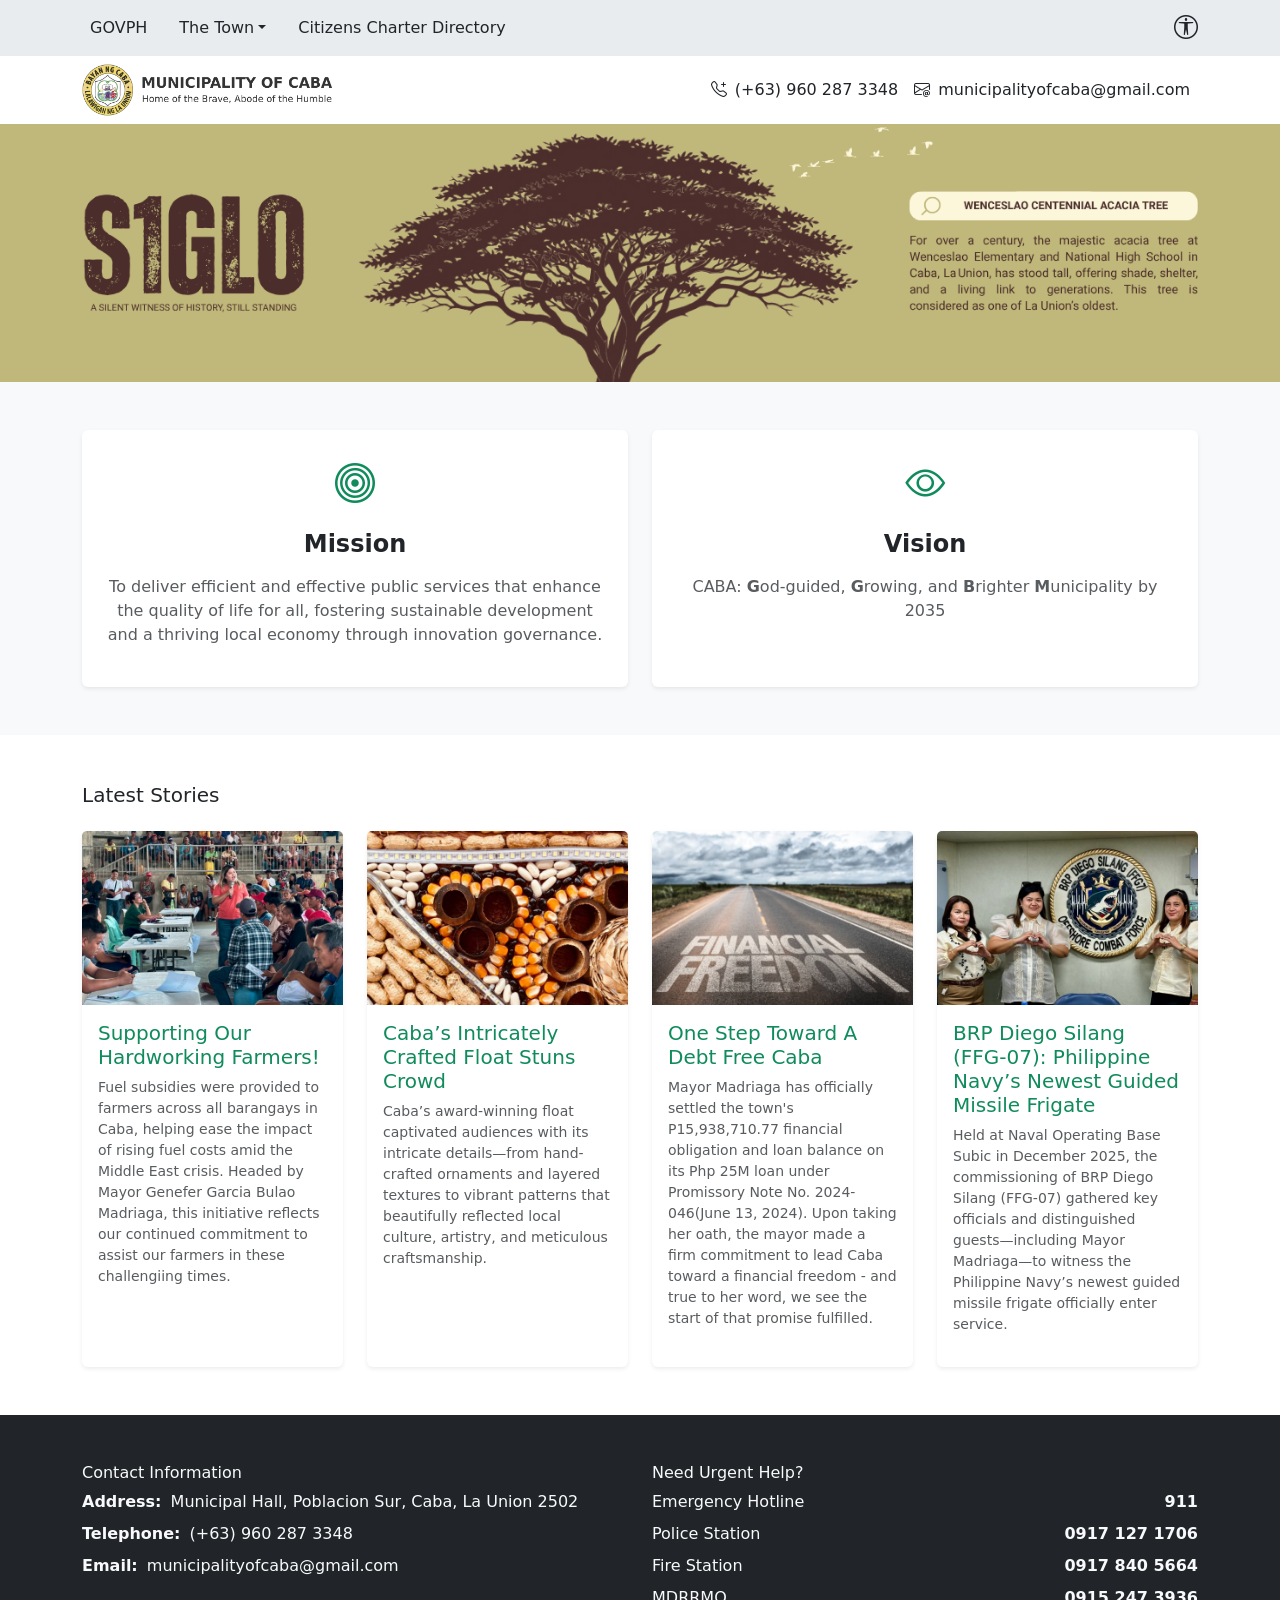
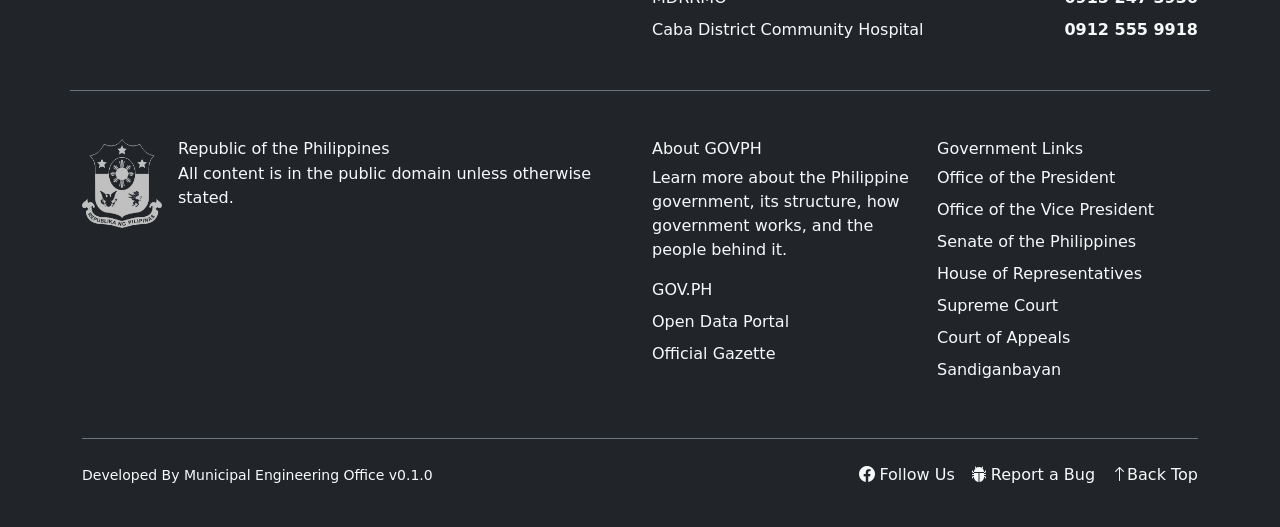
==== commit 0f006ad6: "add story cover images, fix issues with accessibility" ====
--- a/index.html
+++ b/index.html
@@ -12,17 +12,17 @@
 </head>
 
 <body class="d-flex flex-column h-100">
-    <nav class="navbar navbar-expand-lg navbar-light bg-light py-2 sticky-top">
+    <nav class="navbar navbar-expand-lg bg-body-secondary py-2 sticky-top">
         <div class="container">
             <div class="navbar-brand d-lg-none">
-                <button class="navbar-toggler" type="button" data-bs-toggle="collapse" data-bs-target="#mainNav"
+                <a class="navbar-toggler text-body" data-bs-toggle="collapse" data-bs-target="#mainNav"
                     aria-controls="mainNav" aria-expanded="false" aria-label="Toggle navigation">
-                    <span class="navbar-toggler-icon"></span>
-                </button>
+                    <i class="bi bi-list"></i>
+                </a>
             </div>
             <div class="d-flex align-items-center gap-2 order-lg-3">
                 <div class="dropdown">
-                    <a class="text-dark fs-4 p-0 border-0 bg-transparent dropdown-toggle" type="button"
+                    <a class="text-body fs-4 p-0 border-0 bg-transparent dropdown-toggle" type="button"
                         id="accessibilityMenu" data-bs-toggle="dropdown" aria-expanded="false"
                         aria-label="Accessibility Options">
 
@@ -30,10 +30,6 @@
                     </a>
 
                     <ul class="dropdown-menu dropdown-menu-end" aria-labelledby="accessibilityMenu">
-                        <li>
-                            <a class="dropdown-item" href="#"><i
-                                    class="bi bi-card-heading me-1"></i>Accessibility Statement</a>
-                        </li>
                         <li>
                             <a class="dropdown-item" href="#" onclick="toggleContrast()"><i
                                     class="bi bi-circle-half me-1"></i>Switch Contrast</a>
@@ -52,17 +48,17 @@
             <div class="collapse navbar-collapse order-lg-2 mt-2 mt-lg-0" id="mainNav">
                 <ul class="navbar-nav me-auto mb-2 mb-lg-0">
                     <li class="nav-item me-lg-3">
-                        <a href="https://www.gov.ph" target="_blank" class="nav-link text-dark">GOVPH</a>
+                        <a href="https://www.gov.ph" target="_blank" class="nav-link text-body">GOVPH</a>
                     </li>
                     <li class="nav-item dropdown me-lg-3">
-                        <a class="nav-link text-dark px-2 dropdown-toggle" href="#" id="townDropdown"
+                        <a class="nav-link text-body px-2 dropdown-toggle" href="#" id="townDropdown"
                             data-bs-toggle="dropdown" aria-expanded="false">The Town</a>
                         <ul class="dropdown-menu" aria-labelledby="townDropdown">
                             <li><a class="dropdown-item" href="./history.html">History</a></li>
                         </ul>
                     </li>
                     <li class="nav-item">
-                        <a href="./citizens-charter.html" class="nav-link text-dark px-2">
+                        <a href="./citizens-charter.html" class="nav-link text-body px-2">
                             Citizens Charter Directory
                         </a>
                     </li>
@@ -77,12 +73,12 @@
             </a>
             <ul class="nav flex-column flex-lg-row align-items-start align-items-lg-center mb-2 mb-lg-0">
                 <li class="nav-item">
-                    <a class="nav-link d-flex align-items-center px-0 px-lg-2 text-dark" href="tel:+639602873348">
+                    <a class="nav-link d-flex align-items-center px-0 px-lg-2 text-body" href="tel:+639602873348">
                         <i class="bi bi-telephone-plus me-2"></i> (+63) 960 287 3348
                     </a>
                 </li>
                 <li class="nav-item">
-                    <a class="nav-link d-flex align-items-center px-0 px-lg-2 text-dark"
+                    <a class="nav-link d-flex align-items-center px-0 px-lg-2 text-body"
                         href="mailto:municipalityofcaba@gmail.com">
                         <i class="bi bi-envelope-at me-2"></i> municipalityofcaba@gmail.com
                     </a>
@@ -138,12 +134,11 @@
                 <div class="row g-4">
                     <div class="col-12 col-sm-6 col-lg-3">
                         <div class="card h-100 shadow-sm border-0 position-relative">
-                            <img src="https://placehold.co/600x400" class="card-img-top" alt="Story Image">
+                            <img src="./static/images/stories/cover_1.png" class="card-img-top" alt="Story Image">
                             <div class="card-body">
-                                <h5 class="card-title accent-color">Community Outreach Program Launched</h5>
-                                <p class="card-text text-muted small">
-                                    The local government rolls out a new initiative aimed at improving
-                                    access to healthcare services in underserved areas...
+                                <h5 class="card-title accent-color">Supporting Our Hardworking Farmers!</h5>
+                                <p class="card-text text-muted small">Fuel subsidies were provided to farmers across all barangays in Caba, helping ease the impact of rising fuel costs amid the Middle East crisis.
+                                    Headed by Mayor Genefer Garcia Bulao Madriaga, this initiative reflects our continued commitment to assist our farmers in these challengiing times.
                                 </p>
                                 <a href="#" class="stretched-link"></a>
                             </div>
@@ -151,7 +146,7 @@
                     </div>
                     <div class="col-12 col-sm-6 col-lg-3">
                         <div class="card h-100 shadow-sm border-0 position-relative">
-                            <img src="./static/images/stories/story_cover_1.jpeg" class="card-img-top" alt="" width="306">
+                            <img src="./static/images/stories/cover_2.png" class="card-img-top" alt="">
                             <div class="card-body">
                                 <h5 class="card-title accent-color">Caba’s Intricately Crafted Float Stuns Crowd</h5>
                                 <p class="card-text text-muted small">Caba’s award-winning float captivated audiences with its intricate details—from hand-crafted ornaments and layered textures to vibrant patterns that beautifully reflected local culture, artistry, and meticulous craftsmanship.</p>
@@ -161,26 +156,20 @@
                     </div>
                     <div class="col-12 col-sm-6 col-lg-3">
                         <div class="card h-100 shadow-sm border-0 position-relative">
-                            <img src="https://placehold.co/600x400" class="card-img-top" alt="Story Image">
+                            <img src="./static/images/stories/cover_3.png" class="card-img-top" alt="Story Image">
                             <div class="card-body">
-                                <h5 class="card-title accent-color">Disaster Preparedness Training</h5>
-                                <p class="card-text text-muted small">
-                                    Residents participated in a disaster preparedness seminar to
-                                    strengthen community resilience against natural hazards...
-                                </p>
+                                <h5 class="card-title accent-color">One Step Toward A Debt Free Caba</h5>
+                                <p class="card-text text-muted small">Mayor Madriaga has officially settled the town's P15,938,710.77 financial obligation and loan balance on its Php 25M loan under Promissory Note No. 2024-046(June 13, 2024). Upon taking her oath, the mayor made a firm commitment to lead Caba toward a financial freedom - and true to her word, we see the start of that promise fulfilled.</p>
                                 <a href="#" class="stretched-link"></a>
                             </div>
                         </div>
                     </div>
                     <div class="col-12 col-sm-6 col-lg-3">
                         <div class="card h-100 shadow-sm border-0 position-relative">
-                            <img src="https://placehold.co/600x400" class="card-img-top" alt="Story Image">
+                            <img src="./static/images/stories/cover_4.png" class="card-img-top" alt="Story Image">
                             <div class="card-body">
-                                <h5 class="card-title accent-color">Youth Development Programs Expanded</h5>
-                                <p class="card-text text-muted small">
-                                    New programs are being introduced to support youth leadership,
-                                    skills training, and community engagement initiatives...
-                                </p>
+                                <h5 class="card-title accent-color">BRP Diego Silang (FFG-07): Philippine Navy’s Newest Guided Missile Frigate</h5>
+                                <p class="card-text text-muted small">Held at Naval Operating Base Subic in December 2025, the commissioning of BRP Diego Silang (FFG-07) gathered key officials and distinguished guests—including Mayor Madriaga—to witness the Philippine Navy’s newest guided missile frigate officially enter service.</p>
                                 <a href="#" class="stretched-link"></a>
                             </div>
                         </div>
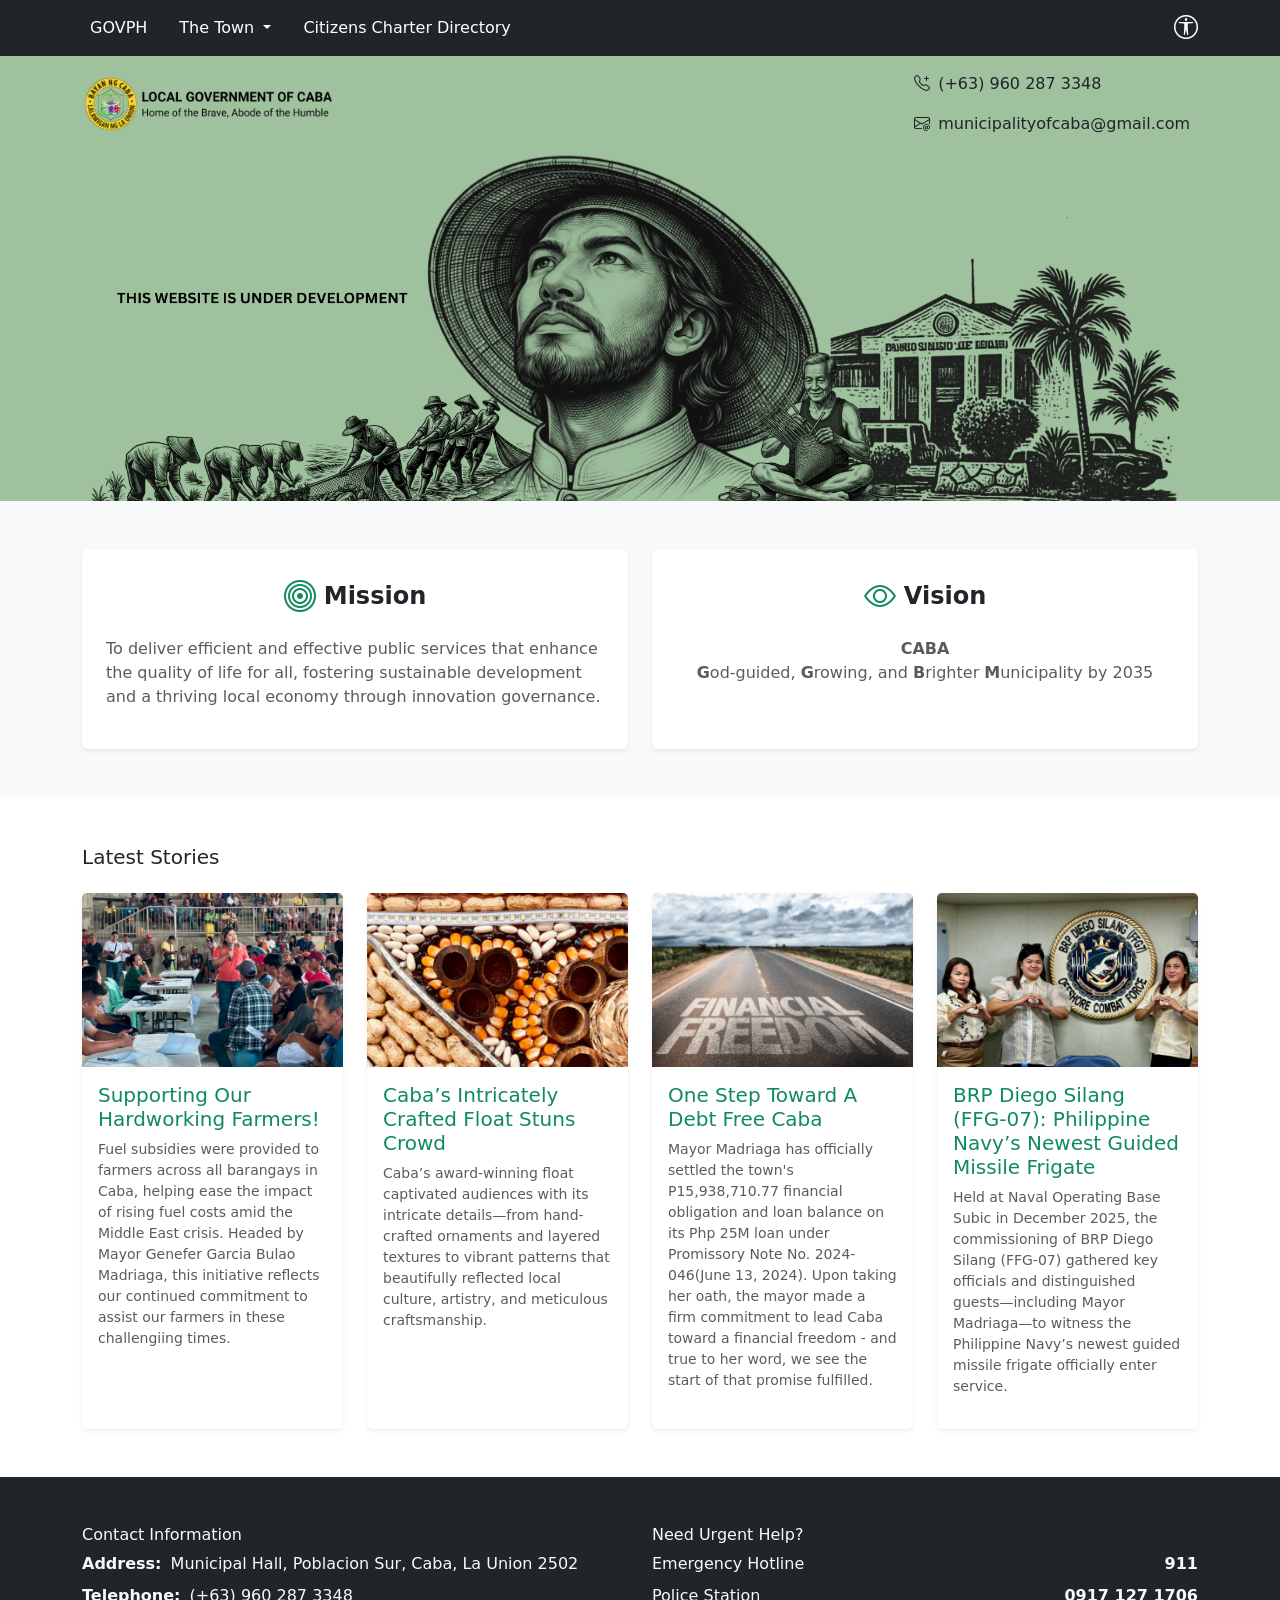
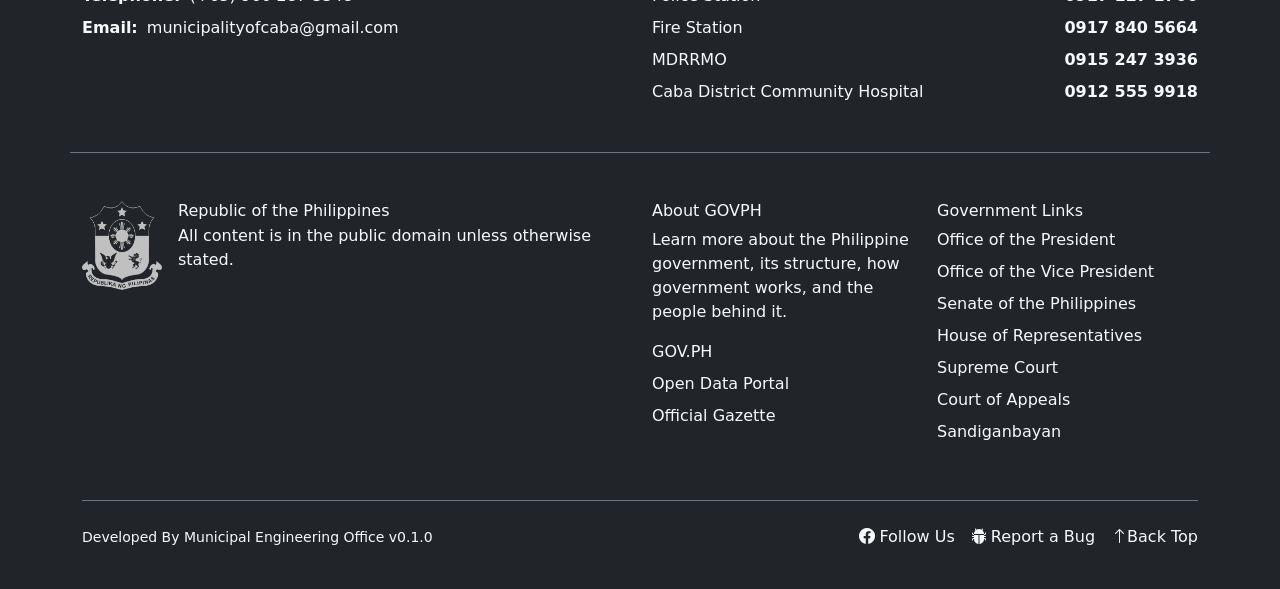
==== commit a6f79877: "updated cover banner, rework some elements" ====
--- a/index.html
+++ b/index.html
@@ -12,58 +12,75 @@
 </head>
 
 <body class="d-flex flex-column h-100">
-    <nav class="navbar navbar-expand-lg bg-body-secondary py-2 sticky-top">
+    <nav class="navbar navbar-expand-lg navbar-dark bg-dark py-2 sticky-top">
         <div class="container">
+
+            <!-- Mobile Toggle -->
             <div class="navbar-brand d-lg-none">
-                <a class="navbar-toggler text-body" data-bs-toggle="collapse" data-bs-target="#mainNav"
-                    aria-controls="mainNav" aria-expanded="false" aria-label="Toggle navigation">
-                    <i class="bi bi-list"></i>
-                </a>
-            </div>
+                <button class="navbar-toggler border-0" type="button" data-bs-toggle="collapse"
+                    data-bs-target="#mainNav" aria-controls="mainNav" aria-expanded="false"
+                    aria-label="Toggle navigation">
+                    <i class="bi bi-list text-white fs-3"></i>
+                </button>
+            </div>
+
+            <!-- Accessibility -->
             <div class="d-flex align-items-center gap-2 order-lg-3">
                 <div class="dropdown">
-                    <a class="text-body fs-4 p-0 border-0 bg-transparent dropdown-toggle" type="button"
-                        id="accessibilityMenu" data-bs-toggle="dropdown" aria-expanded="false"
-                        aria-label="Accessibility Options">
-
+                    <button class="text-white fs-4 p-0 border-0 bg-transparent dropdown-toggle" id="accessibilityMenu"
+                        data-bs-toggle="dropdown" aria-expanded="false" aria-label="Accessibility Options">
                         <i class="bi bi-universal-access-circle"></i>
-                    </a>
-
-                    <ul class="dropdown-menu dropdown-menu-end" aria-labelledby="accessibilityMenu">
+                    </button>
+
+                    <ul class="dropdown-menu dropdown-menu-end">
                         <li>
-                            <a class="dropdown-item" href="#" onclick="toggleContrast()"><i
-                                    class="bi bi-circle-half me-1"></i>Switch Contrast</a>
+                            <a class="dropdown-item" href="#" onclick="toggleContrast()">
+                                <i class="bi bi-circle-half me-1"></i>Switch Contrast
+                            </a>
                         </li>
                         <li>
-                            <a class="dropdown-item" href="#" onclick="scrollToTop()"><i
-                                    class="bi bi-box-arrow-in-up me-1"></i>Page Up</a>
+                            <a class="dropdown-item" href="#" onclick="scrollToTop()">
+                                <i class="bi bi-box-arrow-in-up me-1"></i>Page Up
+                            </a>
                         </li>
                         <li>
-                            <a class="dropdown-item" href="#" onclick="scrollToBottom()"><i
-                                    class="bi bi-box-arrow-in-down me-1"></i>Page Down</a>
+                            <a class="dropdown-item" href="#" onclick="scrollToBottom()">
+                                <i class="bi bi-box-arrow-in-down me-1"></i>Page Down
+                            </a>
                         </li>
                     </ul>
                 </div>
             </div>
+
+            <!-- Nav Links -->
             <div class="collapse navbar-collapse order-lg-2 mt-2 mt-lg-0" id="mainNav">
                 <ul class="navbar-nav me-auto mb-2 mb-lg-0">
+
                     <li class="nav-item me-lg-3">
-                        <a href="https://www.gov.ph" target="_blank" class="nav-link text-body">GOVPH</a>
-                    </li>
+                        <a href="https://www.gov.ph" target="_blank" class="nav-link text-white">
+                            GOVPH
+                        </a>
+                    </li>
+
                     <li class="nav-item dropdown me-lg-3">
-                        <a class="nav-link text-body px-2 dropdown-toggle" href="#" id="townDropdown"
-                            data-bs-toggle="dropdown" aria-expanded="false">The Town</a>
-                        <ul class="dropdown-menu" aria-labelledby="townDropdown">
+                        <a class="nav-link text-white px-2 dropdown-toggle" href="#" id="townDropdown"
+                            data-bs-toggle="dropdown">
+                            The Town
+                        </a>
+                        <ul class="dropdown-menu">
                             <li><a class="dropdown-item" href="./history.html">History</a></li>
                         </ul>
                     </li>
+
                     <li class="nav-item">
-                        <a href="./citizens-charter.html" class="nav-link text-body px-2">
+                        <a href="./citizens-charter.html" class="nav-link text-white px-2">
                             Citizens Charter Directory
                         </a>
                     </li>
+
                 </ul>
             </div>
+
         </div>
     </nav>
     <header class="py-2">
@@ -71,7 +88,7 @@
             <a href="./index.html" class="d-flex align-items-center text-dark text-decoration-none mb-2 mb-lg-0">
                 <img src="static/images/logo_alt.png" id="hseal" alt="Municipality of Caba La Union" width="250">
             </a>
-            <ul class="nav flex-column flex-lg-row align-items-start align-items-lg-center mb-2 mb-lg-0">
+            <ul class="nav flex-column flex-lg-row align-items-start align-items-lg-center mb-2 mb-lg-0 d-none d-md-block">
                 <li class="nav-item">
                     <a class="nav-link d-flex align-items-center px-0 px-lg-2 text-body" href="tel:+639602873348">
                         <i class="bi bi-telephone-plus me-2"></i> (+63) 960 287 3348
@@ -96,28 +113,34 @@
             <div class="container">
                 <div class="row g-4">
                     <!-- Mission -->
-                    <div class="col-md-6">
+                    <div class="col-12 col-md-6">
                         <div class="card h-100 shadow-sm border-0">
-                            <div class="card-body text-center p-4">
-                                <div class="mb-3">
-                                    <i class="bi bi-bullseye fs-1 accent-color"></i>
+                            <div class="card-body p-4">
+                                <div
+                                    class="d-flex align-items-center justify-content-center justify-content-md-center gap-2 text-center text-md-start">
+                                    <i class="bi bi-bullseye fs-2 accent-color"></i>
+                                    <h4 class="fw-semibold mb-0">Mission</h4>
                                 </div>
-                                <h4 class="fw-semibold">Mission</h4>
-                                <p class="text-muted mt-3">To deliver efficient and effective public services that
-                                    enhance the quality of life for all, fostering sustainable development and a
-                                    thriving local economy through innovation governance.</p>
-                            </div>
-                        </div>
-                    </div>
+                                <p class="text-muted mt-3 text-center text-md-start">
+                                    To deliver efficient and effective public services that
+                                    enhance the quality of life for all, fostering sustainable
+                                    development and a thriving local economy through innovation governance.
+                                </p>
+                            </div>
+                        </div>
+                    </div>
+
                     <!-- Vision -->
-                    <div class="col-md-6">
+                    <div class="col-12 col-md-6">
                         <div class="card h-100 shadow-sm border-0">
-                            <div class="card-body text-center p-4">
-                                <div class="mb-3">
-                                    <i class="bi bi-eye fs-1 accent-color"></i>
+                            <div class="card-body p-4">
+                                <div
+                                    class="d-flex align-items-center justify-content-center justify-content-md-center gap-2 text-center text-md-start">
+                                    <i class="bi bi-eye fs-2 accent-color"></i>
+                                    <h4 class="fw-semibold mb-0">Vision</h4>
                                 </div>
-                                <h4 class="fw-semibold">Vision</h4>
-                                <p class="text-muted mt-3">CABA: <b>G</b>od-guided, <b>G</b>rowing, and <b>B</b>righter
+                                <p class="text-muted mt-3 text-center text-md-center">
+                                    <b>CABA</b><br /><b>G</b>od-guided, <b>G</b>rowing, and <b>B</b>righter
                                     <b>M</b>unicipality by 2035
                                 </p>
                             </div>
@@ -137,8 +160,11 @@
                             <img src="./static/images/stories/cover_1.png" class="card-img-top" alt="Story Image">
                             <div class="card-body">
                                 <h5 class="card-title accent-color">Supporting Our Hardworking Farmers!</h5>
-                                <p class="card-text text-muted small">Fuel subsidies were provided to farmers across all barangays in Caba, helping ease the impact of rising fuel costs amid the Middle East crisis.
-                                    Headed by Mayor Genefer Garcia Bulao Madriaga, this initiative reflects our continued commitment to assist our farmers in these challengiing times.
+                                <p class="card-text text-muted small">Fuel subsidies were provided to farmers across all
+                                    barangays in Caba, helping ease the impact of rising fuel costs amid the Middle East
+                                    crisis.
+                                    Headed by Mayor Genefer Garcia Bulao Madriaga, this initiative reflects our
+                                    continued commitment to assist our farmers in these challengiing times.
                                 </p>
                                 <a href="#" class="stretched-link"></a>
                             </div>
@@ -149,7 +175,10 @@
                             <img src="./static/images/stories/cover_2.png" class="card-img-top" alt="">
                             <div class="card-body">
                                 <h5 class="card-title accent-color">Caba’s Intricately Crafted Float Stuns Crowd</h5>
-                                <p class="card-text text-muted small">Caba’s award-winning float captivated audiences with its intricate details—from hand-crafted ornaments and layered textures to vibrant patterns that beautifully reflected local culture, artistry, and meticulous craftsmanship.</p>
+                                <p class="card-text text-muted small">Caba’s award-winning float captivated audiences
+                                    with its intricate details—from hand-crafted ornaments and layered textures to
+                                    vibrant patterns that beautifully reflected local culture, artistry, and meticulous
+                                    craftsmanship.</p>
                                 <a href="#" class="stretched-link"></a>
                             </div>
                         </div>
@@ -159,7 +188,11 @@
                             <img src="./static/images/stories/cover_3.png" class="card-img-top" alt="Story Image">
                             <div class="card-body">
                                 <h5 class="card-title accent-color">One Step Toward A Debt Free Caba</h5>
-                                <p class="card-text text-muted small">Mayor Madriaga has officially settled the town's P15,938,710.77 financial obligation and loan balance on its Php 25M loan under Promissory Note No. 2024-046(June 13, 2024). Upon taking her oath, the mayor made a firm commitment to lead Caba toward a financial freedom - and true to her word, we see the start of that promise fulfilled.</p>
+                                <p class="card-text text-muted small">Mayor Madriaga has officially settled the town's
+                                    P15,938,710.77 financial obligation and loan balance on its Php 25M loan under
+                                    Promissory Note No. 2024-046(June 13, 2024). Upon taking her oath, the mayor made a
+                                    firm commitment to lead Caba toward a financial freedom - and true to her word, we
+                                    see the start of that promise fulfilled.</p>
                                 <a href="#" class="stretched-link"></a>
                             </div>
                         </div>
@@ -168,8 +201,12 @@
                         <div class="card h-100 shadow-sm border-0 position-relative">
                             <img src="./static/images/stories/cover_4.png" class="card-img-top" alt="Story Image">
                             <div class="card-body">
-                                <h5 class="card-title accent-color">BRP Diego Silang (FFG-07): Philippine Navy’s Newest Guided Missile Frigate</h5>
-                                <p class="card-text text-muted small">Held at Naval Operating Base Subic in December 2025, the commissioning of BRP Diego Silang (FFG-07) gathered key officials and distinguished guests—including Mayor Madriaga—to witness the Philippine Navy’s newest guided missile frigate officially enter service.</p>
+                                <h5 class="card-title accent-color">BRP Diego Silang (FFG-07): Philippine Navy’s Newest
+                                    Guided Missile Frigate</h5>
+                                <p class="card-text text-muted small">Held at Naval Operating Base Subic in December
+                                    2025, the commissioning of BRP Diego Silang (FFG-07) gathered key officials and
+                                    distinguished guests—including Mayor Madriaga—to witness the Philippine Navy’s
+                                    newest guided missile frigate officially enter service.</p>
                                 <a href="#" class="stretched-link"></a>
                             </div>
                         </div>
@@ -286,7 +323,8 @@
                         </a>
                     </li>
                     <li>
-                        <a class="nav-link link-light d-flex align-items-center" href="#" onclick="scrollToTop()" aria-label="Bug Report">
+                        <a class="nav-link link-light d-flex align-items-center" href="#" onclick="scrollToTop()"
+                            aria-label="Bug Report">
                             <i class="bi bi-arrow-up"></i>Back Top
                         </a>
                     </li>
--- a/static/styles/common.css
+++ b/static/styles/common.css
@@ -1,5 +1,8 @@
+header {
+    background-color: #9fc19e;
+}
 .hero-banner {
-    background-color: #c0b87a;
+    background-color: #9fc19e;
 }
 .accent-color {
     color: #108b5c;
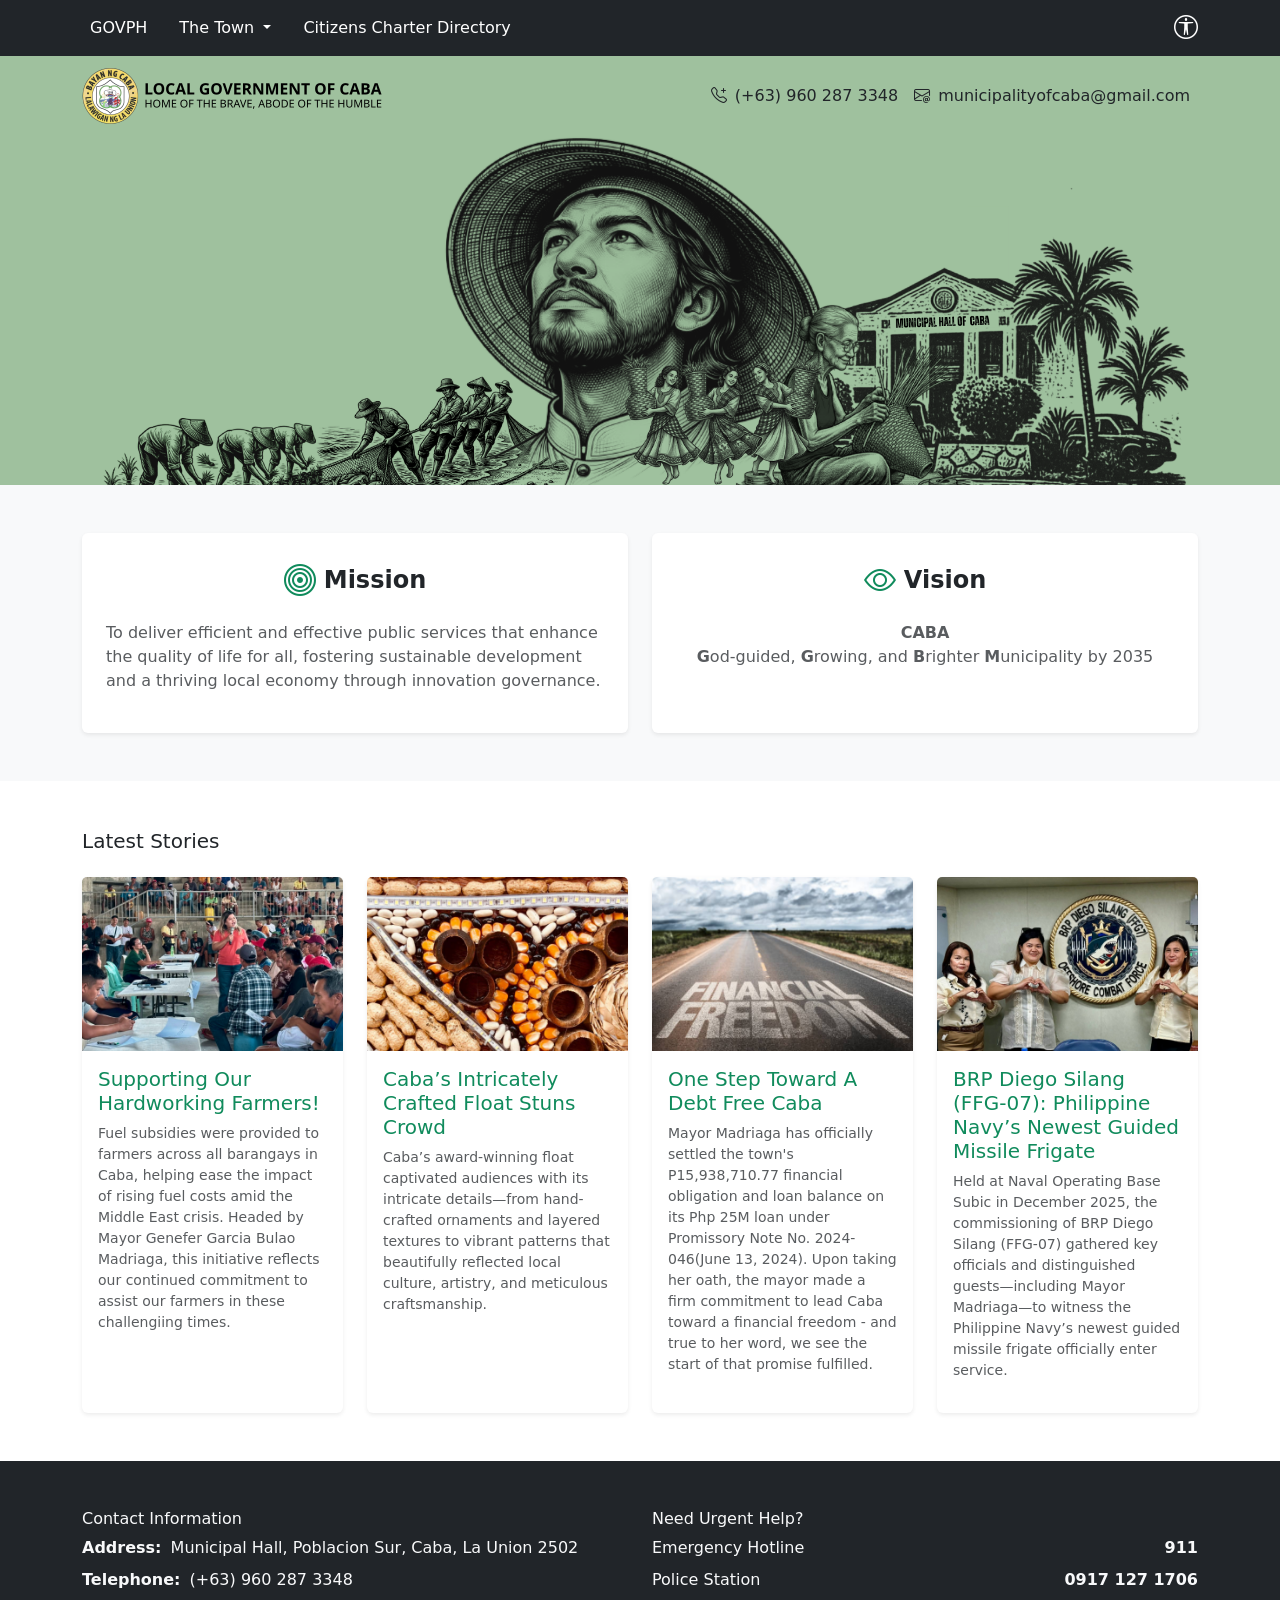
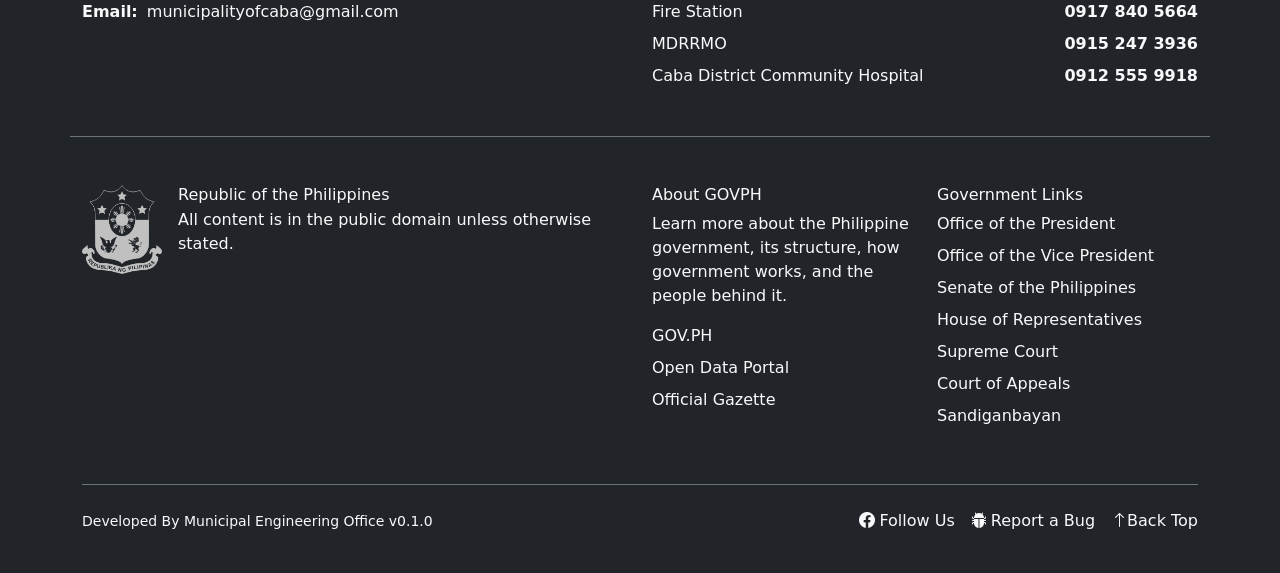
==== commit 7f46ea3b: "updated cover banner, and main seal" ====
--- a/index.html
+++ b/index.html
@@ -86,9 +86,10 @@
     <header class="py-2">
         <div class="container d-flex flex-wrap align-items-center justify-content-between">
             <a href="./index.html" class="d-flex align-items-center text-dark text-decoration-none mb-2 mb-lg-0">
-                <img src="static/images/logo_alt.png" id="hseal" alt="Municipality of Caba La Union" width="250">
+                <img src="static/images/logo_alt.png" id="hseal" alt="Municipality of Caba La Union">
             </a>
-            <ul class="nav flex-column flex-lg-row align-items-start align-items-lg-center mb-2 mb-lg-0 d-none d-md-block">
+            <ul
+                class="nav flex-column flex-lg-row align-items-start align-items-lg-center mb-2 mb-lg-0 d-none d-md-flex">
                 <li class="nav-item">
                     <a class="nav-link d-flex align-items-center px-0 px-lg-2 text-body" href="tel:+639602873348">
                         <i class="bi bi-telephone-plus me-2"></i> (+63) 960 287 3348
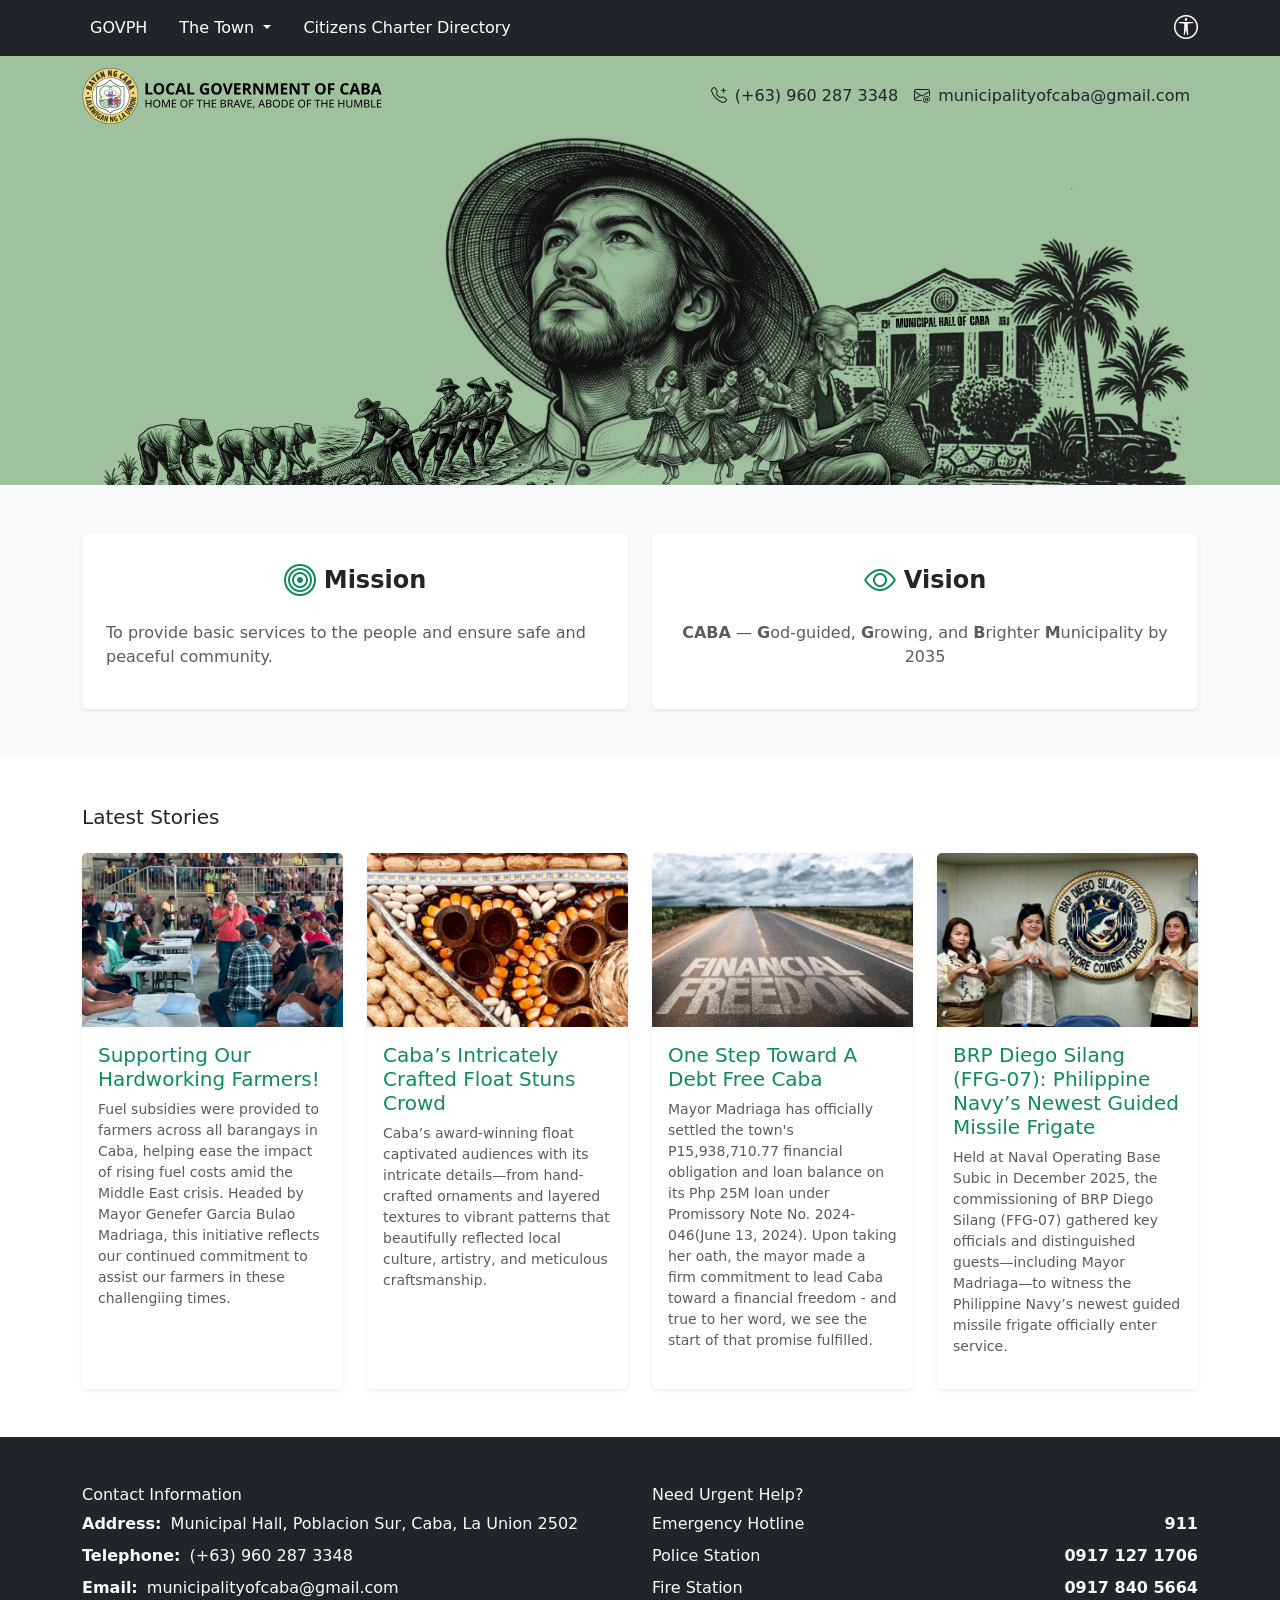
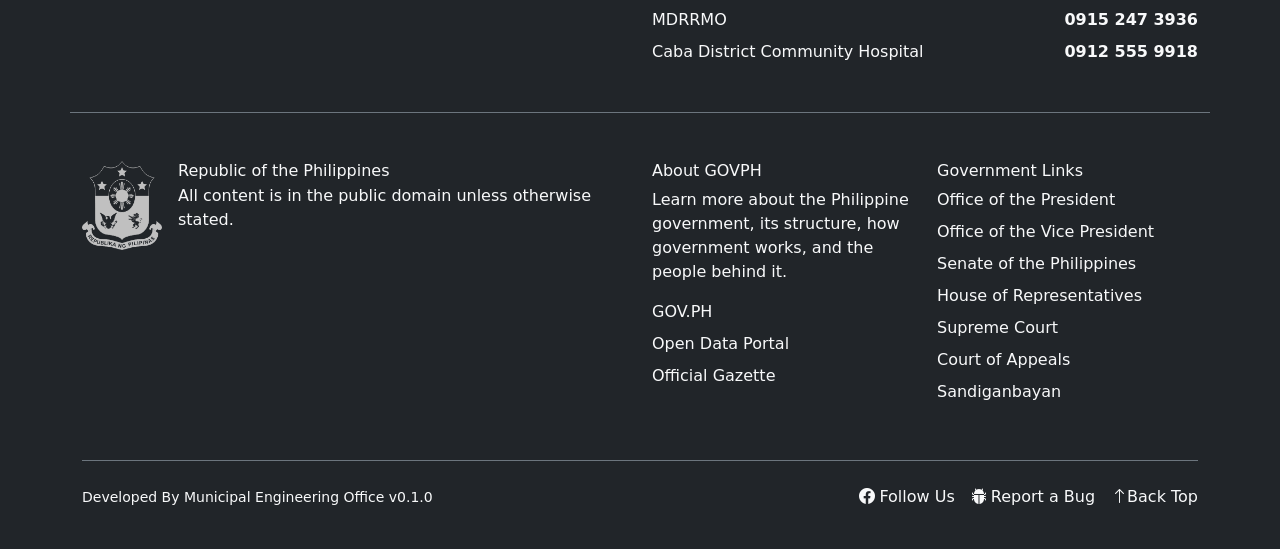
==== commit 41f53f92: "added OTOP page, updated Mission statement" ====
--- a/index.html
+++ b/index.html
@@ -69,6 +69,7 @@
                         </a>
                         <ul class="dropdown-menu">
                             <li><a class="dropdown-item" href="./history.html">History</a></li>
+                            <li><a class="dropdown-item" href="./otop.html">One Product</a></li>
                         </ul>
                     </li>
 
@@ -122,11 +123,7 @@
                                     <i class="bi bi-bullseye fs-2 accent-color"></i>
                                     <h4 class="fw-semibold mb-0">Mission</h4>
                                 </div>
-                                <p class="text-muted mt-3 text-center text-md-start">
-                                    To deliver efficient and effective public services that
-                                    enhance the quality of life for all, fostering sustainable
-                                    development and a thriving local economy through innovation governance.
-                                </p>
+                                <p class="text-muted mt-3 text-center text-md-start">To provide basic services to the people and ensure safe and peaceful community.</p>
                             </div>
                         </div>
                     </div>
@@ -141,7 +138,7 @@
                                     <h4 class="fw-semibold mb-0">Vision</h4>
                                 </div>
                                 <p class="text-muted mt-3 text-center text-md-center">
-                                    <b>CABA</b><br /><b>G</b>od-guided, <b>G</b>rowing, and <b>B</b>righter
+                                    <b>CABA</b> — <b>G</b>od-guided, <b>G</b>rowing, and <b>B</b>righter
                                     <b>M</b>unicipality by 2035
                                 </p>
                             </div>
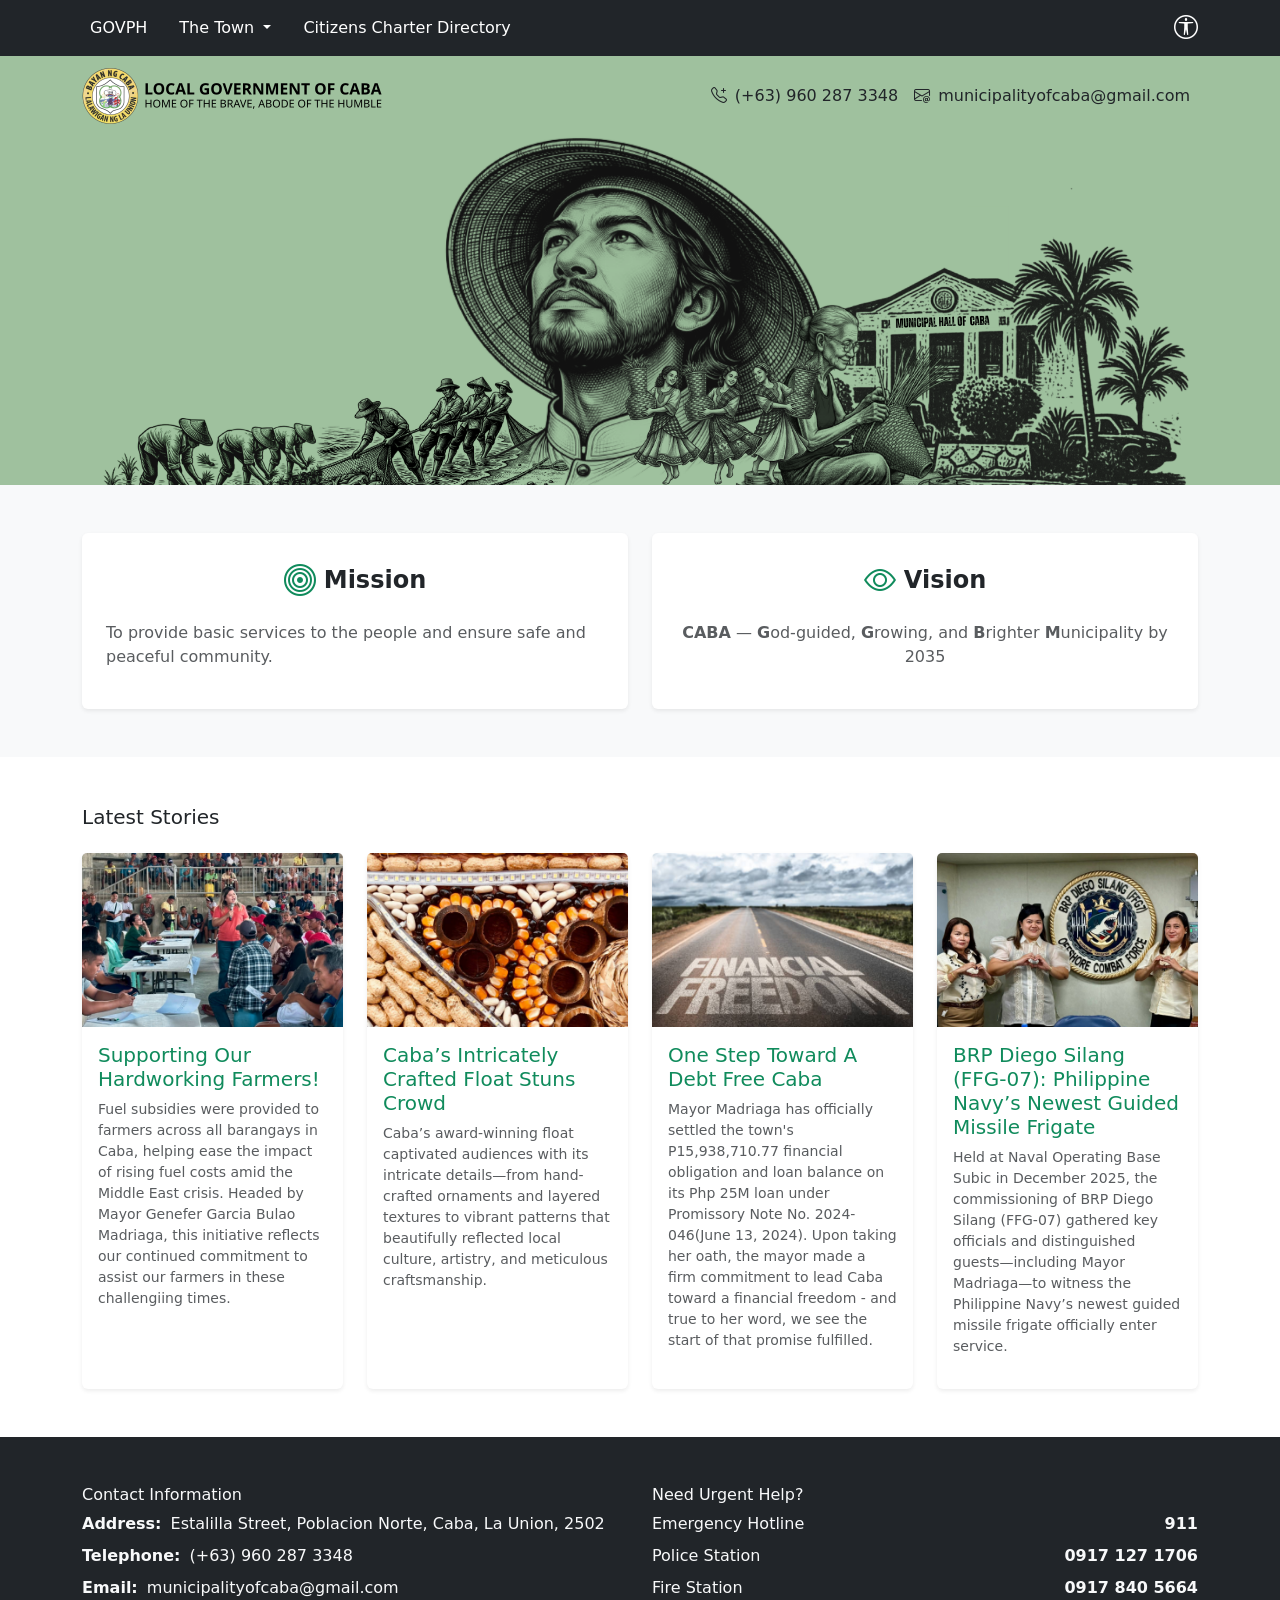
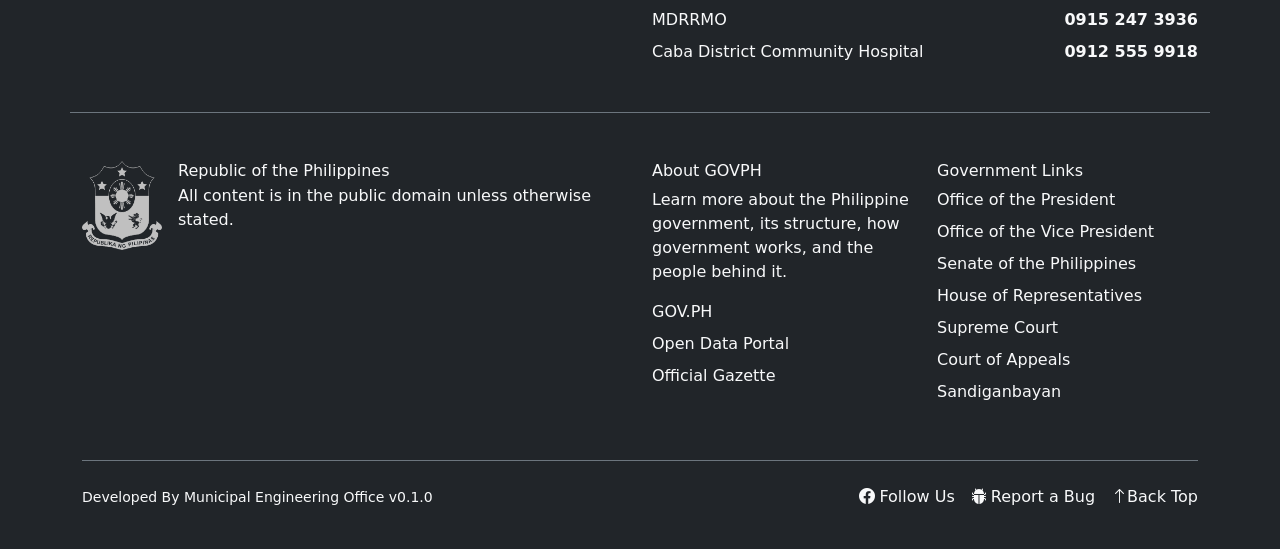
==== commit a5e377d3: "officials page, updated address in footer" ====
--- a/index.html
+++ b/index.html
@@ -70,6 +70,7 @@
                         <ul class="dropdown-menu">
                             <li><a class="dropdown-item" href="./history.html">History</a></li>
                             <li><a class="dropdown-item" href="./otop.html">One Product</a></li>
+                            <li><a class="dropdown-item" href="./officials.html">Our Officials</a></li>
                         </ul>
                     </li>
 
@@ -219,7 +220,7 @@
                 <div class="col-12 col-md-6 mb-4">
                     <h6 class="text-center text-md-start">Contact Information</h6>
                     <dl class="mb-0">
-                        <dd><strong class="me-1">Address:</strong> Municipal Hall, Poblacion Sur, Caba, La Union 2502
+                        <dd><strong class="me-1">Address:</strong> Estalilla Street, Poblacion Norte, Caba, La Union, 2502
                         </dd>
                         <dd><strong class="me-1">Telephone:</strong> (+63) 960 287 3348</dd>
                         <dd><strong class="me-1">Email:</strong> municipalityofcaba@gmail.com</dd>
